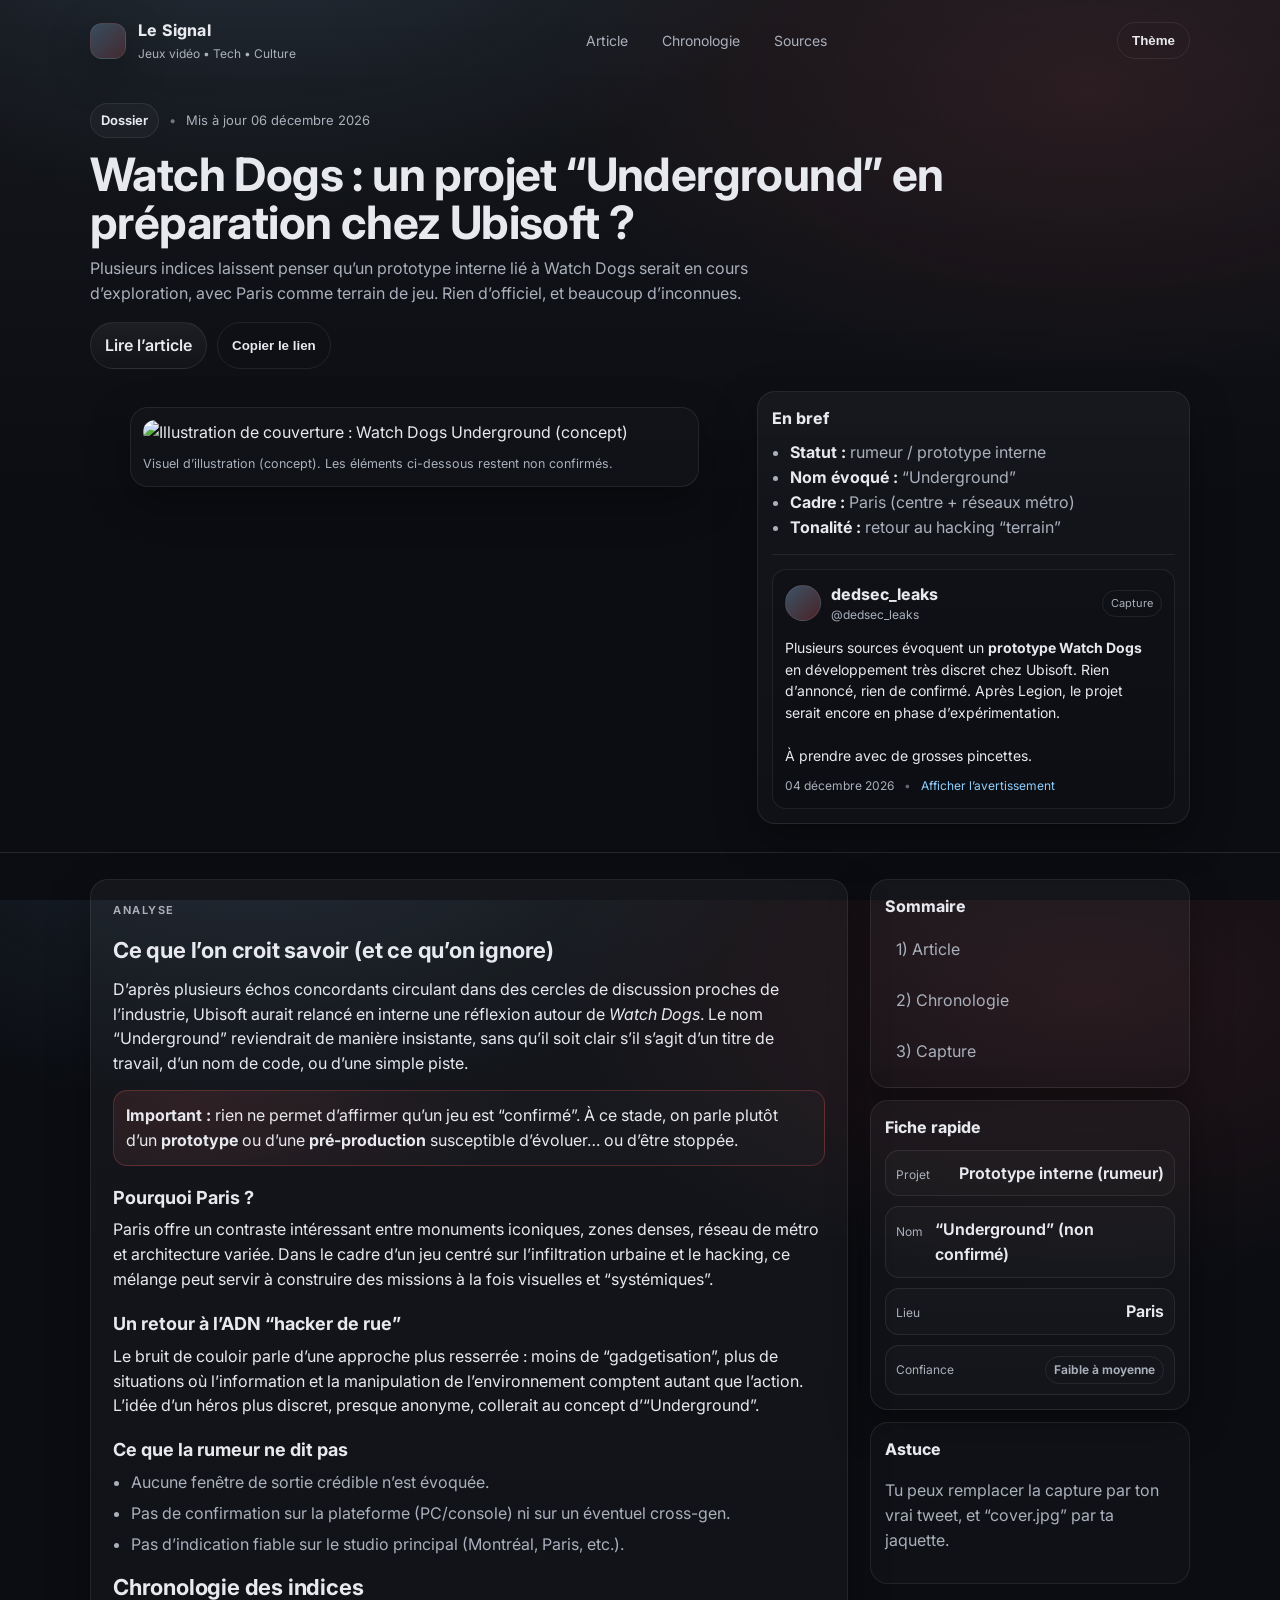
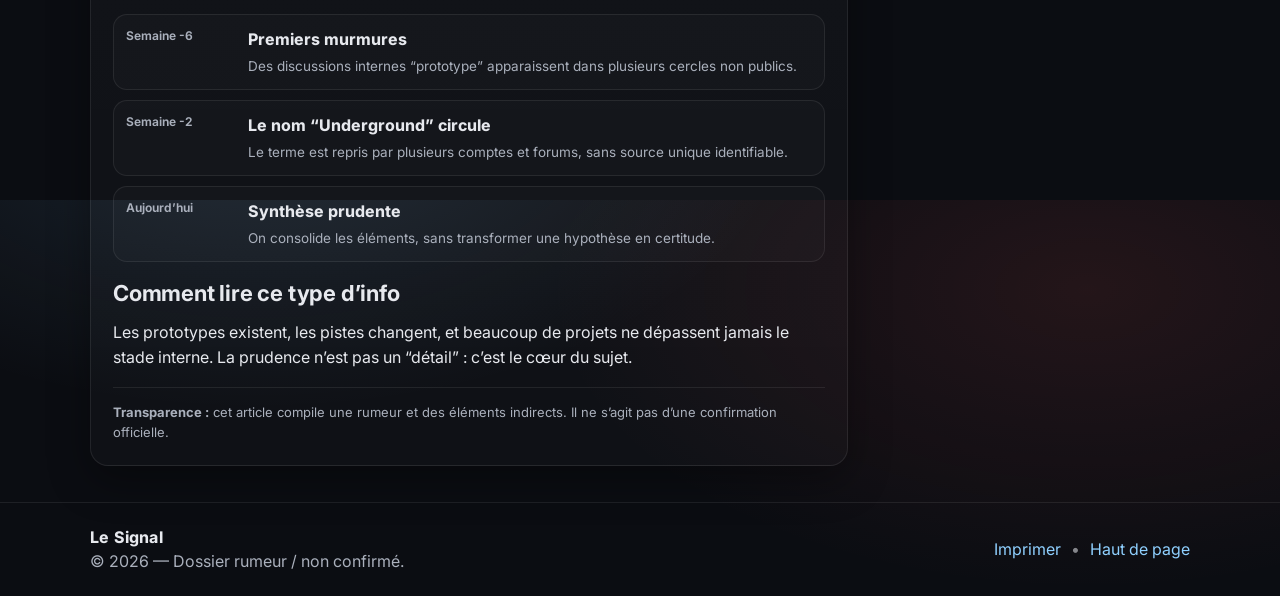
==== index.html @ 89cedfc6 "refonte" ====
<!doctype html>
<html lang="fr">
<head>
  <meta charset="utf-8" />
  <meta name="viewport" content="width=device-width, initial-scale=1" />
  <title>Dossier | Watch Dogs : un projet “Underground” en préparation ?</title>
  <meta name="description" content="Rumeur : Ubisoft travaillerait en discret sur un prototype Watch Dogs à Paris, baptisé 'Underground' en interne. Informations non confirmées." />
  <link rel="preconnect" href="https://fonts.googleapis.com">
  <link rel="preconnect" href="https://fonts.gstatic.com" crossorigin>
  <link href="https://fonts.googleapis.com/css2?family=Inter:wght@400;500;650;750&display=swap" rel="stylesheet">
  <link rel="stylesheet" href="style.css" />
</head>

<body>
  <a class="skip" href="#contenu">Aller au contenu</a>

  <header class="site-header">
    <div class="wrap header-row">
      <div class="brand">
        <div class="brand-mark" aria-hidden="true"></div>
        <div class="brand-text">
          <div class="brand-name">Le Signal</div>
          <div class="brand-tag">Jeux vidéo • Tech • Culture</div>
        </div>
      </div>

      <nav class="nav">
        <a href="#article">Article</a>
        <a href="#timeline">Chronologie</a>
        <a href="#sources">Sources</a>
      </nav>

      <button class="btn ghost" id="themeBtn" type="button" aria-label="Basculer le thème">
        Thème
      </button>
    </div>

    <div class="wrap hero">
      <div class="hero-top">
        <span class="pill">Dossier</span>
        <span class="meta-dot" aria-hidden="true">•</span>
        <span class="meta">Mis à jour <time id="updatedAt" datetime=""></time></span>
      </div>

      <h1 class="title">Watch Dogs : un projet “Underground” en préparation chez Ubisoft ?</h1>

      <p class="subtitle">
        Plusieurs indices laissent penser qu’un prototype interne lié à Watch Dogs serait en cours d’exploration,
        avec Paris comme terrain de jeu. Rien d’officiel, et beaucoup d’inconnues.
      </p>

      <div class="hero-actions">
        <a class="btn" href="#article">Lire l’article</a>
        <button class="btn ghost" id="copyLinkBtn" type="button">Copier le lien</button>
      </div>

      <div class="hero-grid">
        <figure class="cover">
          <img src="cover.jpg" alt="Illustration de couverture : Watch Dogs Underground (concept)" loading="lazy" />
          <figcaption>Visuel d’illustration (concept). Les éléments ci-dessous restent non confirmés.</figcaption>
        </figure>

        <aside class="side-card">
          <div class="side-title">En bref</div>
          <ul class="bullets">
            <li><strong>Statut :</strong> rumeur / prototype interne</li>
            <li><strong>Nom évoqué :</strong> “Underground”</li>
            <li><strong>Cadre :</strong> Paris (centre + réseaux métro)</li>
            <li><strong>Tonalité :</strong> retour au hacking “terrain”</li>
          </ul>

          <div class="divider"></div>

          <div class="tweet-card" id="sources">
            <div class="tweet-head">
              <div class="avatar" aria-hidden="true"></div>
              <div>
                <div class="tweet-name">dedsec_leaks</div>
                <div class="tweet-handle">@dedsec_leaks</div>
              </div>
              <span class="tweet-badge">Capture</span>
            </div>

            <p class="tweet-text">
              Plusieurs sources évoquent un <strong>prototype Watch Dogs</strong> en développement très discret chez Ubisoft.
              Rien d’annoncé, rien de confirmé. Après Legion, le projet serait encore en phase d’expérimentation.
              <br><br>
              À prendre avec de grosses pincettes.
            </p>

            <div class="tweet-foot">
              <time id="tweetDate" datetime=""></time>
              <span class="dot" aria-hidden="true">•</span>
              <button class="linklike" id="toggleDisclosure" type="button">Afficher l’avertissement</button>
            </div>

            <div class="disclosure" id="disclosure" hidden>
              <strong>Note :</strong> ce contenu relate une rumeur non confirmée. Il n’existe, à notre connaissance,
              aucun communiqué officiel à ce sujet.
            </div>
          </div>
        </aside>
      </div>
    </div>
  </header>

  <main class="wrap main" id="contenu">
    <article class="article" id="article">
      <div class="kicker">Analyse</div>

      <h2>Ce que l’on croit savoir (et ce qu’on ignore)</h2>
      <p>
        D’après plusieurs échos concordants circulant dans des cercles de discussion proches de l’industrie,
        Ubisoft aurait relancé en interne une réflexion autour de <em>Watch Dogs</em>. Le nom “Underground”
        reviendrait de manière insistante, sans qu’il soit clair s’il s’agit d’un titre de travail,
        d’un nom de code, ou d’une simple piste.
      </p>

      <div class="callout">
        <p>
          <strong>Important :</strong> rien ne permet d’affirmer qu’un jeu est “confirmé”.
          À ce stade, on parle plutôt d’un <strong>prototype</strong> ou d’une <strong>pré-production</strong>
          susceptible d’évoluer… ou d’être stoppée.
        </p>
      </div>

      <h3>Pourquoi Paris ?</h3>
      <p>
        Paris offre un contraste intéressant entre monuments iconiques, zones denses, réseau de métro
        et architecture variée. Dans le cadre d’un jeu centré sur l’infiltration urbaine et le hacking,
        ce mélange peut servir à construire des missions à la fois visuelles et “systémiques”.
      </p>

      <h3>Un retour à l’ADN “hacker de rue”</h3>
      <p>
        Le bruit de couloir parle d’une approche plus resserrée : moins de “gadgetisation”,
        plus de situations où l’information et la manipulation de l’environnement comptent autant
        que l’action. L’idée d’un héros plus discret, presque anonyme, collerait au concept d’“Underground”.
      </p>

      <h3>Ce que la rumeur ne dit pas</h3>
      <ul>
        <li>Aucune fenêtre de sortie crédible n’est évoquée.</li>
        <li>Pas de confirmation sur la plateforme (PC/console) ni sur un éventuel cross-gen.</li>
        <li>Pas d’indication fiable sur le studio principal (Montréal, Paris, etc.).</li>
      </ul>

      <h2>Chronologie des indices</h2>
      <section class="timeline" id="timeline" aria-label="Chronologie">
        <div class="tl-item">
          <div class="tl-date">Semaine -6</div>
          <div class="tl-body">
            <div class="tl-title">Premiers murmures</div>
            <p>Des discussions internes “prototype” apparaissent dans plusieurs cercles non publics.</p>
          </div>
        </div>

        <div class="tl-item">
          <div class="tl-date">Semaine -2</div>
          <div class="tl-body">
            <div class="tl-title">Le nom “Underground” circule</div>
            <p>Le terme est repris par plusieurs comptes et forums, sans source unique identifiable.</p>
          </div>
        </div>

        <div class="tl-item">
          <div class="tl-date">Aujourd’hui</div>
          <div class="tl-body">
            <div class="tl-title">Synthèse prudente</div>
            <p>On consolide les éléments, sans transformer une hypothèse en certitude.</p>
          </div>
        </div>
      </section>

      <h2>Comment lire ce type d’info</h2>
      <p>
        Les prototypes existent, les pistes changent, et beaucoup de projets ne dépassent jamais
        le stade interne. La prudence n’est pas un “détail” : c’est le cœur du sujet.
      </p>

      <div class="footnote">
        <p>
          <strong>Transparence :</strong> cet article compile une rumeur et des éléments indirects.
          Il ne s’agit pas d’une confirmation officielle.
        </p>
      </div>
    </article>

    <aside class="aside">
      <div class="sticky">
        <div class="card">
          <div class="card-title">Sommaire</div>
          <div class="toc">
            <a href="#article">1) Article</a>
            <a href="#timeline">2) Chronologie</a>
            <a href="#sources">3) Capture</a>
          </div>
        </div>

        <div class="card">
          <div class="card-title">Fiche rapide</div>
          <dl class="facts">
            <div>
              <dt>Projet</dt>
              <dd>Prototype interne (rumeur)</dd>
            </div>
            <div>
              <dt>Nom</dt>
              <dd>“Underground” (non confirmé)</dd>
            </div>
            <div>
              <dt>Lieu</dt>
              <dd>Paris</dd>
            </div>
            <div>
              <dt>Confiance</dt>
              <dd><span class="meter" data-level="2">Faible à moyenne</span></dd>
            </div>
          </dl>
        </div>

        <div class="card subtle">
          <div class="card-title">Astuce</div>
          <p class="muted">
            Tu peux remplacer la capture par ton vrai tweet, et “cover.jpg” par ta jaquette.
          </p>
        </div>
      </div>
    </aside>
  </main>

  <footer class="footer">
    <div class="wrap footer-row">
      <div class="footer-left">
        <div class="brand-name">Le Signal</div>
        <div class="muted">© <span id="year"></span> — Dossier rumeur / non confirmé.</div>
      </div>
      <div class="footer-right">
        <button class="linklike" id="printBtn" type="button">Imprimer</button>
        <span class="dot" aria-hidden="true">•</span>
        <button class="linklike" id="topBtn" type="button">Haut de page</button>
      </div>
    </div>
  </footer>

  <script src="script.js"></script>
</body>
</html>
---- style.css ----
:root{
  --bg:#0b0d12;
  --panel:#0f1420;
  --card:#101826;
  --text:#e7e9ee;
  --muted:#aab0bc;
  --line:rgba(255,255,255,.08);
  --accent:#8fd0ff;
  --accent2:#ff5b5b;
  --shadow: 0 14px 40px rgba(0,0,0,.35);
  --radius:18px;
  --radius2:14px;
}

[data-theme="light"]{
  --bg:#f6f7fb;
  --panel:#ffffff;
  --card:#ffffff;
  --text:#141821;
  --muted:#5a6473;
  --line:rgba(20,24,33,.10);
  --accent:#1663ff;
  --accent2:#d91f30;
  --shadow: 0 14px 40px rgba(18,24,40,.10);
}

*{box-sizing:border-box}
html,body{height:100%}
body{
  margin:0;
  font-family:Inter, system-ui, -apple-system, Segoe UI, Roboto, Arial, sans-serif;
  background: radial-gradient(900px 500px at 20% -10%, rgba(143,208,255,.12), transparent 60%),
              radial-gradient(900px 500px at 85% 10%, rgba(255,91,91,.10), transparent 60%),
              var(--bg);
  color:var(--text);
  line-height:1.55;
}

a{color:inherit;text-decoration:none}
img{max-width:100%;display:block;border-radius:14px}
.wrap{width:min(1100px, calc(100% - 40px)); margin:0 auto}

.skip{
  position:absolute; left:-999px; top:12px;
  background:var(--panel); color:var(--text);
  padding:10px 12px; border-radius:10px; border:1px solid var(--line);
}
.skip:focus{left:20px; z-index:1000}

.site-header{
  border-bottom:1px solid var(--line);
  background: linear-gradient(180deg, rgba(255,255,255,.04), transparent 60%);
}

.header-row{
  display:flex; align-items:center; justify-content:space-between;
  padding:18px 0;
  gap:16px;
}

.brand{display:flex; align-items:center; gap:12px}
.brand-mark{
  width:36px; height:36px; border-radius:12px;
  background: linear-gradient(135deg, rgba(143,208,255,.25), rgba(255,91,91,.18));
  border:1px solid var(--line);
  box-shadow: var(--shadow);
}
.brand-name{font-weight:750; letter-spacing:.2px}
.brand-tag{font-size:12px; color:var(--muted); margin-top:2px}

.nav{display:flex; gap:14px; align-items:center}
.nav a{
  font-size:14px;
  color:var(--muted);
  padding:8px 10px;
  border-radius:12px;
}
.nav a:hover{color:var(--text); background:rgba(255,255,255,.04)}

.btn{
  border:1px solid var(--line);
  background: linear-gradient(180deg, rgba(255,255,255,.06), rgba(255,255,255,.02));
  color:var(--text);
  border-radius:999px;
  padding:10px 14px;
  font-weight:600;
  cursor:pointer;
  transition:transform .08s ease, background .2s ease, border-color .2s ease;
}
.btn:hover{border-color:rgba(255,255,255,.18)}
.btn:active{transform:translateY(1px)}
.btn.ghost{
  background:transparent;
}

.hero{padding:22px 0 28px}
.hero-top{
  display:flex; align-items:center; gap:10px;
  color:var(--muted);
  font-size:13px;
}
.pill{
  display:inline-flex; align-items:center;
  padding:6px 10px;
  border-radius:999px;
  border:1px solid var(--line);
  background:rgba(255,255,255,.03);
  color:var(--text);
  font-weight:650;
}
.meta-dot{opacity:.6}
.title{
  margin:12px 0 10px;
  font-size: clamp(28px, 4.2vw, 46px);
  line-height:1.05;
  letter-spacing:-.6px;
}
.subtitle{
  margin:0;
  max-width:72ch;
  color:var(--muted);
  font-size:16px;
}
.hero-actions{
  display:flex; gap:10px; margin-top:16px; flex-wrap:wrap;
}

.hero-grid{
  display:grid;
  grid-template-columns: 1.2fr .8fr;
  gap:18px;
  margin-top:22px;
  align-items:start;
}
.cover{
  background:rgba(255,255,255,.02);
  border:1px solid var(--line);
  border-radius:var(--radius);
  padding:12px;
  box-shadow: var(--shadow);
}
.cover figcaption{
  margin-top:10px;
  color:var(--muted);
  font-size:12.5px;
}
.side-card{
  border:1px solid var(--line);
  background: linear-gradient(180deg, rgba(255,255,255,.04), rgba(255,255,255,.02));
  border-radius:var(--radius);
  padding:14px;
  box-shadow: var(--shadow);
}
.side-title{font-weight:750; margin-bottom:10px}
.bullets{margin:0; padding-left:18px; color:var(--muted)}
.bullets strong{color:var(--text)}
.divider{height:1px; background:var(--line); margin:14px 0}

.tweet-card{
  border:1px solid var(--line);
  background:rgba(0,0,0,.12);
  border-radius:var(--radius2);
  padding:12px;
}
[data-theme="light"] .tweet-card{background:rgba(20,24,33,.03)}
.tweet-head{
  display:flex; align-items:center; gap:10px;
}
.avatar{
  width:36px; height:36px; border-radius:999px;
  background: linear-gradient(135deg, rgba(143,208,255,.35), rgba(255,91,91,.25));
  border:1px solid var(--line);
}
.tweet-name{font-weight:750}
.tweet-handle{font-size:12px; color:var(--muted)}
.tweet-badge{
  margin-left:auto;
  font-size:11px;
  color:var(--muted);
  border:1px solid var(--line);
  padding:4px 8px;
  border-radius:999px;
}
.tweet-text{
  margin:12px 0 10px;
  color:var(--text);
  font-size:14px;
}
.tweet-foot{
  display:flex; align-items:center; gap:10px;
  color:var(--muted);
  font-size:12px;
}
.dot{opacity:.55}

.linklike{
  border:0; background:transparent; color:var(--accent);
  padding:0; cursor:pointer; font:inherit;
}
.linklike:hover{text-decoration:underline}

.disclosure{
  margin-top:10px;
  padding:10px 10px;
  border-radius:12px;
  border:1px solid var(--line);
  background:rgba(255,255,255,.03);
  color:var(--muted);
  font-size:12.5px;
}

.main{
  display:grid;
  grid-template-columns: 1fr 320px;
  gap:22px;
  padding:26px 0 36px;
}

.article{
  border:1px solid var(--line);
  background: linear-gradient(180deg, rgba(255,255,255,.04), rgba(255,255,255,.02));
  border-radius:var(--radius);
  padding:22px;
  box-shadow: var(--shadow);
}

.kicker{
  color:var(--muted);
  font-weight:650;
  text-transform:uppercase;
  letter-spacing:.14em;
  font-size:11px;
}

.article h2{
  margin:14px 0 10px;
  font-size:22px;
  letter-spacing:-.2px;
}
.article h3{
  margin:18px 0 6px;
  font-size:18px;
}
.article p{margin:0 0 12px; color:var(--text)}
.article ul{margin:0 0 12px; padding-left:18px; color:var(--text)}
.article li{margin:6px 0; color:var(--muted)}
.article em{color:var(--text); font-style:italic}

.callout{
  border:1px solid rgba(255,91,91,.25);
  background: radial-gradient(600px 220px at 10% 20%, rgba(255,91,91,.10), transparent 55%),
              rgba(255,255,255,.02);
  border-radius:var(--radius2);
  padding:12px 12px;
  margin:14px 0 16px;
}
.callout p{margin:0; color:var(--text)}
.callout strong{color:var(--text)}

.timeline{
  display:grid;
  gap:10px;
  margin:10px 0 14px;
}
.tl-item{
  display:grid;
  grid-template-columns: 110px 1fr;
  gap:12px;
  padding:12px;
  border-radius:var(--radius2);
  border:1px solid var(--line);
  background:rgba(255,255,255,.02);
}
.tl-date{
  color:var(--muted);
  font-weight:650;
  font-size:12px;
}
.tl-title{font-weight:750; margin-bottom:4px}
.tl-body p{margin:0; color:var(--muted); font-size:13.5px}

.footnote{
  border-top:1px solid var(--line);
  margin-top:18px;
  padding-top:14px;
}
.footnote p{margin:0; color:var(--muted); font-size:13px}

.aside .sticky{position:sticky; top:16px; display:grid; gap:12px}
.card{
  border:1px solid var(--line);
  background: linear-gradient(180deg, rgba(255,255,255,.04), rgba(255,255,255,.02));
  border-radius:var(--radius);
  padding:14px;
  box-shadow: var(--shadow);
}
.card.subtle{box-shadow:none; background:rgba(255,255,255,.02)}
.card-title{font-weight:750; margin-bottom:10px}
.toc{display:grid; gap:8px}
.toc a{
  color:var(--muted);
  padding:8px 10px;
  border-radius:12px;
  border:1px solid transparent;
}
.toc a:hover{color:var(--text); border-color:var(--line); background:rgba(255,255,255,.03)}

.facts{margin:0; display:grid; gap:10px}
.facts div{
  display:flex; align-items:baseline; justify-content:space-between; gap:12px;
  border:1px solid var(--line);
  border-radius:14px;
  padding:10px 10px;
  background:rgba(255,255,255,.02);
}
dt{color:var(--muted); font-size:12px}
dd{margin:0; font-weight:650}
.meter{
  display:inline-flex;
  padding:4px 8px;
  border-radius:999px;
  border:1px solid var(--line);
  font-size:12px;
  color:var(--muted);
}

.footer{
  border-top:1px solid var(--line);
  padding:22px 0;
}
.footer-row{
  display:flex; align-items:center; justify-content:space-between; gap:14px;
}
.footer-right{display:flex; align-items:center; gap:10px}
.muted{color:var(--muted)}

@media (max-width: 980px){
  .hero-grid{grid-template-columns:1fr}
  .main{grid-template-columns:1fr}
  .nav{display:none}
}
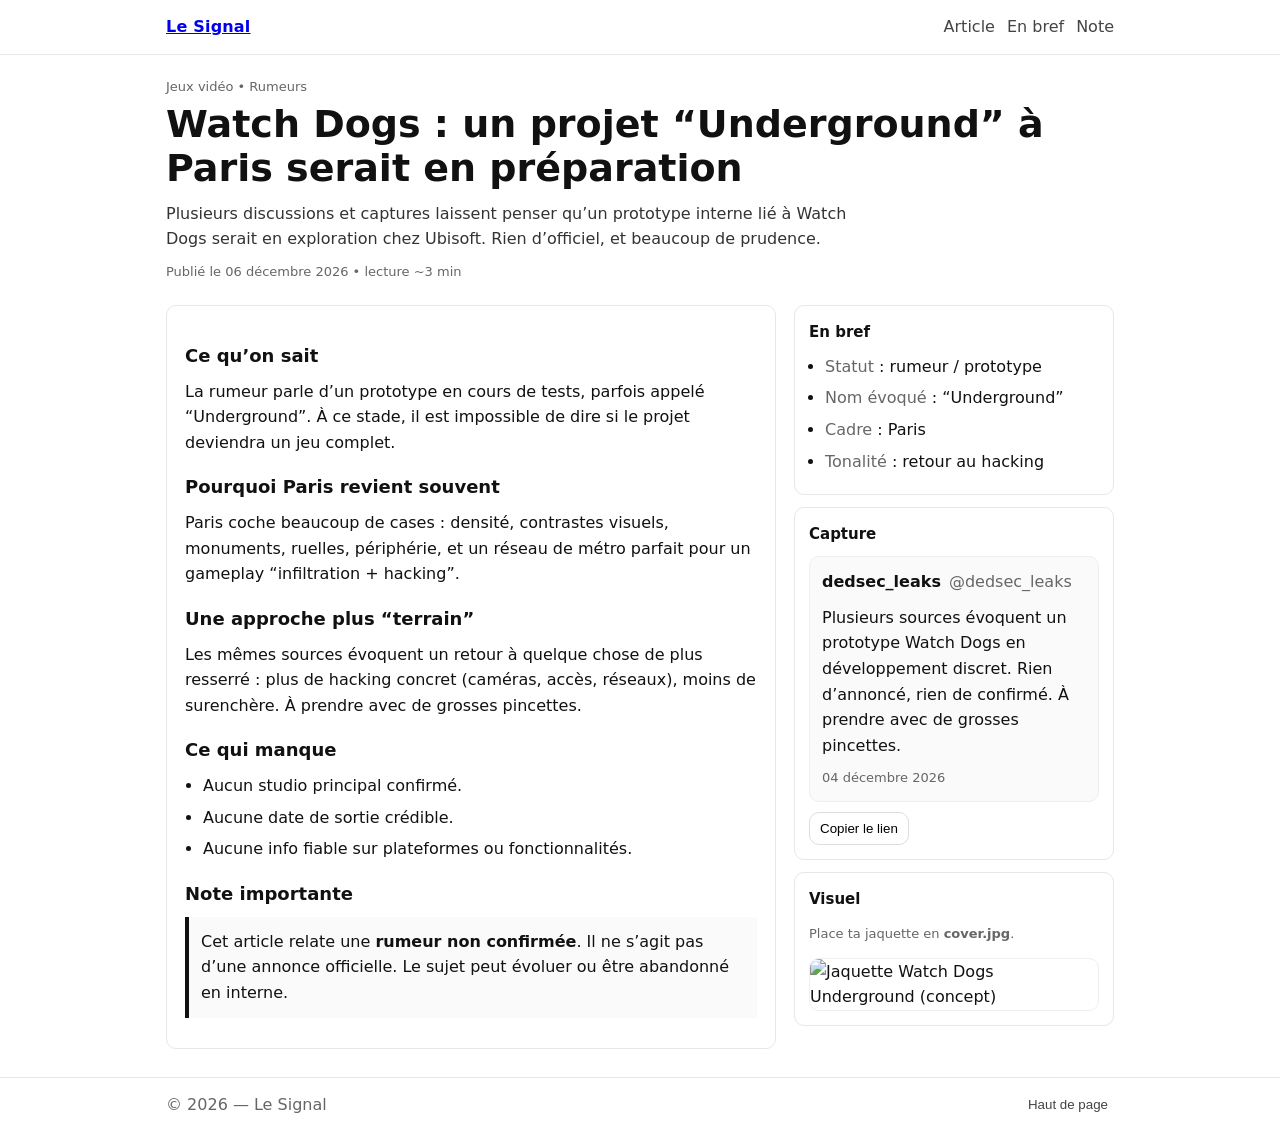
==== commit 39d2b9b0: "modifs" ====
--- a/index.html
+++ b/index.html
@@ -3,243 +3,114 @@
 <head>
   <meta charset="utf-8" />
   <meta name="viewport" content="width=device-width, initial-scale=1" />
-  <title>Dossier | Watch Dogs : un projet “Underground” en préparation ?</title>
-  <meta name="description" content="Rumeur : Ubisoft travaillerait en discret sur un prototype Watch Dogs à Paris, baptisé 'Underground' en interne. Informations non confirmées." />
-  <link rel="preconnect" href="https://fonts.googleapis.com">
-  <link rel="preconnect" href="https://fonts.gstatic.com" crossorigin>
-  <link href="https://fonts.googleapis.com/css2?family=Inter:wght@400;500;650;750&display=swap" rel="stylesheet">
+  <title>Rumeur : Watch Dogs “Underground” en développement ?</title>
+  <meta name="description" content="Un article sobre qui relaie une rumeur autour d’un possible nouveau Watch Dogs situé à Paris." />
   <link rel="stylesheet" href="style.css" />
 </head>
 
 <body>
-  <a class="skip" href="#contenu">Aller au contenu</a>
-
-  <header class="site-header">
-    <div class="wrap header-row">
+  <header class="top">
+    <div class="wrap">
       <div class="brand">
-        <div class="brand-mark" aria-hidden="true"></div>
-        <div class="brand-text">
-          <div class="brand-name">Le Signal</div>
-          <div class="brand-tag">Jeux vidéo • Tech • Culture</div>
-        </div>
-      </div>
-
-      <nav class="nav">
-        <a href="#article">Article</a>
-        <a href="#timeline">Chronologie</a>
-        <a href="#sources">Sources</a>
-      </nav>
-
-      <button class="btn ghost" id="themeBtn" type="button" aria-label="Basculer le thème">
-        Thème
-      </button>
-    </div>
-
-    <div class="wrap hero">
-      <div class="hero-top">
-        <span class="pill">Dossier</span>
-        <span class="meta-dot" aria-hidden="true">•</span>
-        <span class="meta">Mis à jour <time id="updatedAt" datetime=""></time></span>
-      </div>
-
-      <h1 class="title">Watch Dogs : un projet “Underground” en préparation chez Ubisoft ?</h1>
-
-      <p class="subtitle">
-        Plusieurs indices laissent penser qu’un prototype interne lié à Watch Dogs serait en cours d’exploration,
-        avec Paris comme terrain de jeu. Rien d’officiel, et beaucoup d’inconnues.
-      </p>
-
-      <div class="hero-actions">
-        <a class="btn" href="#article">Lire l’article</a>
-        <button class="btn ghost" id="copyLinkBtn" type="button">Copier le lien</button>
-      </div>
-
-      <div class="hero-grid">
-        <figure class="cover">
-          <img src="cover.jpg" alt="Illustration de couverture : Watch Dogs Underground (concept)" loading="lazy" />
-          <figcaption>Visuel d’illustration (concept). Les éléments ci-dessous restent non confirmés.</figcaption>
-        </figure>
-
-        <aside class="side-card">
-          <div class="side-title">En bref</div>
-          <ul class="bullets">
-            <li><strong>Statut :</strong> rumeur / prototype interne</li>
-            <li><strong>Nom évoqué :</strong> “Underground”</li>
-            <li><strong>Cadre :</strong> Paris (centre + réseaux métro)</li>
-            <li><strong>Tonalité :</strong> retour au hacking “terrain”</li>
-          </ul>
-
-          <div class="divider"></div>
-
-          <div class="tweet-card" id="sources">
-            <div class="tweet-head">
-              <div class="avatar" aria-hidden="true"></div>
-              <div>
-                <div class="tweet-name">dedsec_leaks</div>
-                <div class="tweet-handle">@dedsec_leaks</div>
-              </div>
-              <span class="tweet-badge">Capture</span>
-            </div>
-
-            <p class="tweet-text">
-              Plusieurs sources évoquent un <strong>prototype Watch Dogs</strong> en développement très discret chez Ubisoft.
-              Rien d’annoncé, rien de confirmé. Après Legion, le projet serait encore en phase d’expérimentation.
-              <br><br>
-              À prendre avec de grosses pincettes.
-            </p>
-
-            <div class="tweet-foot">
-              <time id="tweetDate" datetime=""></time>
-              <span class="dot" aria-hidden="true">•</span>
-              <button class="linklike" id="toggleDisclosure" type="button">Afficher l’avertissement</button>
-            </div>
-
-            <div class="disclosure" id="disclosure" hidden>
-              <strong>Note :</strong> ce contenu relate une rumeur non confirmée. Il n’existe, à notre connaissance,
-              aucun communiqué officiel à ce sujet.
-            </div>
-          </div>
-        </aside>
+        <a class="logo" href="#">Le Signal</a>
+        <nav class="nav">
+          <a href="#article">Article</a>
+          <a href="#infos">En bref</a>
+          <a href="#note">Note</a>
+        </nav>
       </div>
     </div>
   </header>
 
-  <main class="wrap main" id="contenu">
-    <article class="article" id="article">
-      <div class="kicker">Analyse</div>
+  <main class="wrap">
+    <section class="hero">
+      <p class="kicker">Jeux vidéo • Rumeurs</p>
+      <h1>Watch Dogs : un projet “Underground” à Paris serait en préparation</h1>
+      <p class="sub">
+        Plusieurs discussions et captures laissent penser qu’un prototype interne lié à Watch Dogs
+        serait en exploration chez Ubisoft. Rien d’officiel, et beaucoup de prudence.
+      </p>
+      <p class="meta">
+        Publié le <time id="datePub" datetime=""></time> • <span class="muted">lecture ~3 min</span>
+      </p>
+    </section>
 
-      <h2>Ce que l’on croit savoir (et ce qu’on ignore)</h2>
-      <p>
-        D’après plusieurs échos concordants circulant dans des cercles de discussion proches de l’industrie,
-        Ubisoft aurait relancé en interne une réflexion autour de <em>Watch Dogs</em>. Le nom “Underground”
-        reviendrait de manière insistante, sans qu’il soit clair s’il s’agit d’un titre de travail,
-        d’un nom de code, ou d’une simple piste.
-      </p>
+    <section class="grid">
+      <article id="article" class="paper">
+        <h2>Ce qu’on sait</h2>
+        <p>
+          La rumeur parle d’un prototype en cours de tests, parfois appelé “Underground”.
+          À ce stade, il est impossible de dire si le projet deviendra un jeu complet.
+        </p>
 
-      <div class="callout">
+        <h2>Pourquoi Paris revient souvent</h2>
         <p>
-          <strong>Important :</strong> rien ne permet d’affirmer qu’un jeu est “confirmé”.
-          À ce stade, on parle plutôt d’un <strong>prototype</strong> ou d’une <strong>pré-production</strong>
-          susceptible d’évoluer… ou d’être stoppée.
+          Paris coche beaucoup de cases : densité, contrastes visuels, monuments, ruelles, périphérie,
+          et un réseau de métro parfait pour un gameplay “infiltration + hacking”.
         </p>
-      </div>
 
-      <h3>Pourquoi Paris ?</h3>
-      <p>
-        Paris offre un contraste intéressant entre monuments iconiques, zones denses, réseau de métro
-        et architecture variée. Dans le cadre d’un jeu centré sur l’infiltration urbaine et le hacking,
-        ce mélange peut servir à construire des missions à la fois visuelles et “systémiques”.
-      </p>
+        <h2>Une approche plus “terrain”</h2>
+        <p>
+          Les mêmes sources évoquent un retour à quelque chose de plus resserré : plus de hacking
+          concret (caméras, accès, réseaux), moins de surenchère. À prendre avec de grosses pincettes.
+        </p>
 
-      <h3>Un retour à l’ADN “hacker de rue”</h3>
-      <p>
-        Le bruit de couloir parle d’une approche plus resserrée : moins de “gadgetisation”,
-        plus de situations où l’information et la manipulation de l’environnement comptent autant
-        que l’action. L’idée d’un héros plus discret, presque anonyme, collerait au concept d’“Underground”.
-      </p>
+        <h2>Ce qui manque</h2>
+        <ul>
+          <li>Aucun studio principal confirmé.</li>
+          <li>Aucune date de sortie crédible.</li>
+          <li>Aucune info fiable sur plateformes ou fonctionnalités.</li>
+        </ul>
 
-      <h3>Ce que la rumeur ne dit pas</h3>
-      <ul>
-        <li>Aucune fenêtre de sortie crédible n’est évoquée.</li>
-        <li>Pas de confirmation sur la plateforme (PC/console) ni sur un éventuel cross-gen.</li>
-        <li>Pas d’indication fiable sur le studio principal (Montréal, Paris, etc.).</li>
-      </ul>
+        <h2 id="note">Note importante</h2>
+        <p class="note">
+          Cet article relate une <strong>rumeur non confirmée</strong>. Il ne s’agit pas d’une annonce officielle.
+          Le sujet peut évoluer ou être abandonné en interne.
+        </p>
+      </article>
 
-      <h2>Chronologie des indices</h2>
-      <section class="timeline" id="timeline" aria-label="Chronologie">
-        <div class="tl-item">
-          <div class="tl-date">Semaine -6</div>
-          <div class="tl-body">
-            <div class="tl-title">Premiers murmures</div>
-            <p>Des discussions internes “prototype” apparaissent dans plusieurs cercles non publics.</p>
-          </div>
+      <aside class="side">
+        <div class="box" id="infos">
+          <h3>En bref</h3>
+          <ul class="clean">
+            <li><span class="muted">Statut</span> : rumeur / prototype</li>
+            <li><span class="muted">Nom évoqué</span> : “Underground”</li>
+            <li><span class="muted">Cadre</span> : Paris</li>
+            <li><span class="muted">Tonalité</span> : retour au hacking</li>
+          </ul>
         </div>
 
-        <div class="tl-item">
-          <div class="tl-date">Semaine -2</div>
-          <div class="tl-body">
-            <div class="tl-title">Le nom “Underground” circule</div>
-            <p>Le terme est repris par plusieurs comptes et forums, sans source unique identifiable.</p>
+        <div class="box">
+          <h3>Capture</h3>
+          <div class="tweet">
+            <div class="tweet-top">
+              <strong>dedsec_leaks</strong>
+              <span class="muted">@dedsec_leaks</span>
+            </div>
+            <p>
+              Plusieurs sources évoquent un prototype Watch Dogs en développement discret.
+              Rien d’annoncé, rien de confirmé. À prendre avec de grosses pincettes.
+            </p>
+            <p class="muted small">
+              <time id="dateTweet" datetime=""></time>
+            </p>
           </div>
+          <button class="smallbtn" id="copyBtn" type="button">Copier le lien</button>
         </div>
 
-        <div class="tl-item">
-          <div class="tl-date">Aujourd’hui</div>
-          <div class="tl-body">
-            <div class="tl-title">Synthèse prudente</div>
-            <p>On consolide les éléments, sans transformer une hypothèse en certitude.</p>
-          </div>
+        <div class="box">
+          <h3>Visuel</h3>
+          <p class="muted small">Place ta jaquette en <strong>cover.jpg</strong>.</p>
+          <img class="cover" src="cover.jpg" alt="Jaquette Watch Dogs Underground (concept)" />
         </div>
-      </section>
-
-      <h2>Comment lire ce type d’info</h2>
-      <p>
-        Les prototypes existent, les pistes changent, et beaucoup de projets ne dépassent jamais
-        le stade interne. La prudence n’est pas un “détail” : c’est le cœur du sujet.
-      </p>
-
-      <div class="footnote">
-        <p>
-          <strong>Transparence :</strong> cet article compile une rumeur et des éléments indirects.
-          Il ne s’agit pas d’une confirmation officielle.
-        </p>
-      </div>
-    </article>
-
-    <aside class="aside">
-      <div class="sticky">
-        <div class="card">
-          <div class="card-title">Sommaire</div>
-          <div class="toc">
-            <a href="#article">1) Article</a>
-            <a href="#timeline">2) Chronologie</a>
-            <a href="#sources">3) Capture</a>
-          </div>
-        </div>
-
-        <div class="card">
-          <div class="card-title">Fiche rapide</div>
-          <dl class="facts">
-            <div>
-              <dt>Projet</dt>
-              <dd>Prototype interne (rumeur)</dd>
-            </div>
-            <div>
-              <dt>Nom</dt>
-              <dd>“Underground” (non confirmé)</dd>
-            </div>
-            <div>
-              <dt>Lieu</dt>
-              <dd>Paris</dd>
-            </div>
-            <div>
-              <dt>Confiance</dt>
-              <dd><span class="meter" data-level="2">Faible à moyenne</span></dd>
-            </div>
-          </dl>
-        </div>
-
-        <div class="card subtle">
-          <div class="card-title">Astuce</div>
-          <p class="muted">
-            Tu peux remplacer la capture par ton vrai tweet, et “cover.jpg” par ta jaquette.
-          </p>
-        </div>
-      </div>
-    </aside>
+      </aside>
+    </section>
   </main>
 
-  <footer class="footer">
-    <div class="wrap footer-row">
-      <div class="footer-left">
-        <div class="brand-name">Le Signal</div>
-        <div class="muted">© <span id="year"></span> — Dossier rumeur / non confirmé.</div>
-      </div>
-      <div class="footer-right">
-        <button class="linklike" id="printBtn" type="button">Imprimer</button>
-        <span class="dot" aria-hidden="true">•</span>
-        <button class="linklike" id="topBtn" type="button">Haut de page</button>
-      </div>
+  <footer class="foot">
+    <div class="wrap footrow">
+      <span class="muted">© <span id="year"></span> — Le Signal</span>
+      <button class="link" id="topBtn" type="button">Haut de page</button>
     </div>
   </footer>
 
--- a/style.css
+++ b/style.css
@@ -1,341 +1,134 @@
-:root{
-  --bg:#0b0d12;
-  --panel:#0f1420;
-  --card:#101826;
-  --text:#e7e9ee;
-  --muted:#aab0bc;
-  --line:rgba(255,255,255,.08);
-  --accent:#8fd0ff;
-  --accent2:#ff5b5b;
-  --shadow: 0 14px 40px rgba(0,0,0,.35);
-  --radius:18px;
-  --radius2:14px;
+*{box-sizing:border-box}
+html,body{margin:0;padding:0}
+body{
+  font-family: system-ui, -apple-system, Segoe UI, Roboto, Arial, sans-serif;
+  color:#111;
+  background:#fff;
+  line-height:1.6;
 }
 
-[data-theme="light"]{
-  --bg:#f6f7fb;
-  --panel:#ffffff;
-  --card:#ffffff;
-  --text:#141821;
-  --muted:#5a6473;
-  --line:rgba(20,24,33,.10);
-  --accent:#1663ff;
-  --accent2:#d91f30;
-  --shadow: 0 14px 40px rgba(18,24,40,.10);
+.wrap{max-width:980px;margin:0 auto;padding:0 16px}
+
+.top{
+  border-bottom:1px solid #e7e7e7;
+  background:#fff;
+}
+.brand{
+  display:flex;
+  align-items:center;
+  justify-content:space-between;
+  gap:12px;
+  padding:14px 0;
+}
+.logo{
+  font-weight:800;
+  letter-spacing:.2px;
+}
+.nav{display:flex;gap:12px;flex-wrap:wrap}
+.nav a{
+  color:#444;
+  text-decoration:none;
+}
+.nav a:hover{color:#000;text-decoration:underline}
+
+.hero{padding:22px 0 12px}
+.kicker{
+  margin:0 0 6px;
+  font-size:13px;
+  color:#666;
+}
+h1{
+  margin:0 0 10px;
+  font-size:clamp(26px, 3.2vw, 38px);
+  line-height:1.15;
+}
+.sub{margin:0 0 10px;color:#333;max-width:70ch}
+.meta{margin:0;color:#666;font-size:13px}
+.muted{color:#666}
+.small{font-size:13px}
+
+.grid{
+  display:grid;
+  grid-template-columns: 1fr 320px;
+  gap:18px;
+  padding:10px 0 28px;
 }
 
-*{box-sizing:border-box}
-html,body{height:100%}
-body{
-  margin:0;
-  font-family:Inter, system-ui, -apple-system, Segoe UI, Roboto, Arial, sans-serif;
-  background: radial-gradient(900px 500px at 20% -10%, rgba(143,208,255,.12), transparent 60%),
-              radial-gradient(900px 500px at 85% 10%, rgba(255,91,91,.10), transparent 60%),
-              var(--bg);
-  color:var(--text);
-  line-height:1.55;
+.paper{
+  padding:18px;
+  border:1px solid #e7e7e7;
+  border-radius:10px;
+  background:#fff;
 }
 
-a{color:inherit;text-decoration:none}
-img{max-width:100%;display:block;border-radius:14px}
-.wrap{width:min(1100px, calc(100% - 40px)); margin:0 auto}
+.paper h2{margin:18px 0 8px;font-size:18px}
+.paper p{margin:0 0 12px}
+.paper ul{margin:0 0 12px;padding-left:18px}
+.paper li{margin:6px 0}
 
-.skip{
-  position:absolute; left:-999px; top:12px;
-  background:var(--panel); color:var(--text);
-  padding:10px 12px; border-radius:10px; border:1px solid var(--line);
-}
-.skip:focus{left:20px; z-index:1000}
-
-.site-header{
-  border-bottom:1px solid var(--line);
-  background: linear-gradient(180deg, rgba(255,255,255,.04), transparent 60%);
+.note{
+  padding:12px;
+  border-left:4px solid #111;
+  background:#fafafa;
 }
 
-.header-row{
-  display:flex; align-items:center; justify-content:space-between;
-  padding:18px 0;
-  gap:16px;
+.side{display:grid;gap:12px;align-content:start}
+.box{
+  border:1px solid #e7e7e7;
+  border-radius:10px;
+  padding:14px;
+  background:#fff;
+}
+.box h3{margin:0 0 10px;font-size:15px}
+
+.clean{margin:0;padding-left:16px}
+.clean li{margin:6px 0}
+
+.tweet{
+  border:1px solid #efefef;
+  border-radius:10px;
+  padding:12px;
+  background:#fafafa;
+}
+.tweet-top{display:flex;gap:8px;align-items:baseline;flex-wrap:wrap}
+.tweet p{margin:10px 0 0}
+
+.cover{
+  width:100%;
+  height:auto;
+  border-radius:10px;
+  border:1px solid #efefef;
 }
 
-.brand{display:flex; align-items:center; gap:12px}
-.brand-mark{
-  width:36px; height:36px; border-radius:12px;
-  background: linear-gradient(135deg, rgba(143,208,255,.25), rgba(255,91,91,.18));
-  border:1px solid var(--line);
-  box-shadow: var(--shadow);
+.smallbtn{
+  margin-top:10px;
+  padding:8px 10px;
+  border:1px solid #ddd;
+  background:#fff;
+  border-radius:10px;
+  cursor:pointer;
 }
-.brand-name{font-weight:750; letter-spacing:.2px}
-.brand-tag{font-size:12px; color:var(--muted); margin-top:2px}
+.smallbtn:hover{border-color:#bbb}
 
-.nav{display:flex; gap:14px; align-items:center}
-.nav a{
-  font-size:14px;
-  color:var(--muted);
-  padding:8px 10px;
-  border-radius:12px;
+.foot{
+  border-top:1px solid #e7e7e7;
+  padding:14px 0;
 }
-.nav a:hover{color:var(--text); background:rgba(255,255,255,.04)}
+.footrow{
+  display:flex;
+  justify-content:space-between;
+  align-items:center;
+  gap:12px;
+}
+.link{
+  border:0;
+  background:transparent;
+  cursor:pointer;
+  color:#444;
+}
+.link:hover{text-decoration:underline}
 
-.btn{
-  border:1px solid var(--line);
-  background: linear-gradient(180deg, rgba(255,255,255,.06), rgba(255,255,255,.02));
-  color:var(--text);
-  border-radius:999px;
-  padding:10px 14px;
-  font-weight:600;
-  cursor:pointer;
-  transition:transform .08s ease, background .2s ease, border-color .2s ease;
-}
-.btn:hover{border-color:rgba(255,255,255,.18)}
-.btn:active{transform:translateY(1px)}
-.btn.ghost{
-  background:transparent;
-}
-
-.hero{padding:22px 0 28px}
-.hero-top{
-  display:flex; align-items:center; gap:10px;
-  color:var(--muted);
-  font-size:13px;
-}
-.pill{
-  display:inline-flex; align-items:center;
-  padding:6px 10px;
-  border-radius:999px;
-  border:1px solid var(--line);
-  background:rgba(255,255,255,.03);
-  color:var(--text);
-  font-weight:650;
-}
-.meta-dot{opacity:.6}
-.title{
-  margin:12px 0 10px;
-  font-size: clamp(28px, 4.2vw, 46px);
-  line-height:1.05;
-  letter-spacing:-.6px;
-}
-.subtitle{
-  margin:0;
-  max-width:72ch;
-  color:var(--muted);
-  font-size:16px;
-}
-.hero-actions{
-  display:flex; gap:10px; margin-top:16px; flex-wrap:wrap;
-}
-
-.hero-grid{
-  display:grid;
-  grid-template-columns: 1.2fr .8fr;
-  gap:18px;
-  margin-top:22px;
-  align-items:start;
-}
-.cover{
-  background:rgba(255,255,255,.02);
-  border:1px solid var(--line);
-  border-radius:var(--radius);
-  padding:12px;
-  box-shadow: var(--shadow);
-}
-.cover figcaption{
-  margin-top:10px;
-  color:var(--muted);
-  font-size:12.5px;
-}
-.side-card{
-  border:1px solid var(--line);
-  background: linear-gradient(180deg, rgba(255,255,255,.04), rgba(255,255,255,.02));
-  border-radius:var(--radius);
-  padding:14px;
-  box-shadow: var(--shadow);
-}
-.side-title{font-weight:750; margin-bottom:10px}
-.bullets{margin:0; padding-left:18px; color:var(--muted)}
-.bullets strong{color:var(--text)}
-.divider{height:1px; background:var(--line); margin:14px 0}
-
-.tweet-card{
-  border:1px solid var(--line);
-  background:rgba(0,0,0,.12);
-  border-radius:var(--radius2);
-  padding:12px;
-}
-[data-theme="light"] .tweet-card{background:rgba(20,24,33,.03)}
-.tweet-head{
-  display:flex; align-items:center; gap:10px;
-}
-.avatar{
-  width:36px; height:36px; border-radius:999px;
-  background: linear-gradient(135deg, rgba(143,208,255,.35), rgba(255,91,91,.25));
-  border:1px solid var(--line);
-}
-.tweet-name{font-weight:750}
-.tweet-handle{font-size:12px; color:var(--muted)}
-.tweet-badge{
-  margin-left:auto;
-  font-size:11px;
-  color:var(--muted);
-  border:1px solid var(--line);
-  padding:4px 8px;
-  border-radius:999px;
-}
-.tweet-text{
-  margin:12px 0 10px;
-  color:var(--text);
-  font-size:14px;
-}
-.tweet-foot{
-  display:flex; align-items:center; gap:10px;
-  color:var(--muted);
-  font-size:12px;
-}
-.dot{opacity:.55}
-
-.linklike{
-  border:0; background:transparent; color:var(--accent);
-  padding:0; cursor:pointer; font:inherit;
-}
-.linklike:hover{text-decoration:underline}
-
-.disclosure{
-  margin-top:10px;
-  padding:10px 10px;
-  border-radius:12px;
-  border:1px solid var(--line);
-  background:rgba(255,255,255,.03);
-  color:var(--muted);
-  font-size:12.5px;
-}
-
-.main{
-  display:grid;
-  grid-template-columns: 1fr 320px;
-  gap:22px;
-  padding:26px 0 36px;
-}
-
-.article{
-  border:1px solid var(--line);
-  background: linear-gradient(180deg, rgba(255,255,255,.04), rgba(255,255,255,.02));
-  border-radius:var(--radius);
-  padding:22px;
-  box-shadow: var(--shadow);
-}
-
-.kicker{
-  color:var(--muted);
-  font-weight:650;
-  text-transform:uppercase;
-  letter-spacing:.14em;
-  font-size:11px;
-}
-
-.article h2{
-  margin:14px 0 10px;
-  font-size:22px;
-  letter-spacing:-.2px;
-}
-.article h3{
-  margin:18px 0 6px;
-  font-size:18px;
-}
-.article p{margin:0 0 12px; color:var(--text)}
-.article ul{margin:0 0 12px; padding-left:18px; color:var(--text)}
-.article li{margin:6px 0; color:var(--muted)}
-.article em{color:var(--text); font-style:italic}
-
-.callout{
-  border:1px solid rgba(255,91,91,.25);
-  background: radial-gradient(600px 220px at 10% 20%, rgba(255,91,91,.10), transparent 55%),
-              rgba(255,255,255,.02);
-  border-radius:var(--radius2);
-  padding:12px 12px;
-  margin:14px 0 16px;
-}
-.callout p{margin:0; color:var(--text)}
-.callout strong{color:var(--text)}
-
-.timeline{
-  display:grid;
-  gap:10px;
-  margin:10px 0 14px;
-}
-.tl-item{
-  display:grid;
-  grid-template-columns: 110px 1fr;
-  gap:12px;
-  padding:12px;
-  border-radius:var(--radius2);
-  border:1px solid var(--line);
-  background:rgba(255,255,255,.02);
-}
-.tl-date{
-  color:var(--muted);
-  font-weight:650;
-  font-size:12px;
-}
-.tl-title{font-weight:750; margin-bottom:4px}
-.tl-body p{margin:0; color:var(--muted); font-size:13.5px}
-
-.footnote{
-  border-top:1px solid var(--line);
-  margin-top:18px;
-  padding-top:14px;
-}
-.footnote p{margin:0; color:var(--muted); font-size:13px}
-
-.aside .sticky{position:sticky; top:16px; display:grid; gap:12px}
-.card{
-  border:1px solid var(--line);
-  background: linear-gradient(180deg, rgba(255,255,255,.04), rgba(255,255,255,.02));
-  border-radius:var(--radius);
-  padding:14px;
-  box-shadow: var(--shadow);
-}
-.card.subtle{box-shadow:none; background:rgba(255,255,255,.02)}
-.card-title{font-weight:750; margin-bottom:10px}
-.toc{display:grid; gap:8px}
-.toc a{
-  color:var(--muted);
-  padding:8px 10px;
-  border-radius:12px;
-  border:1px solid transparent;
-}
-.toc a:hover{color:var(--text); border-color:var(--line); background:rgba(255,255,255,.03)}
-
-.facts{margin:0; display:grid; gap:10px}
-.facts div{
-  display:flex; align-items:baseline; justify-content:space-between; gap:12px;
-  border:1px solid var(--line);
-  border-radius:14px;
-  padding:10px 10px;
-  background:rgba(255,255,255,.02);
-}
-dt{color:var(--muted); font-size:12px}
-dd{margin:0; font-weight:650}
-.meter{
-  display:inline-flex;
-  padding:4px 8px;
-  border-radius:999px;
-  border:1px solid var(--line);
-  font-size:12px;
-  color:var(--muted);
-}
-
-.footer{
-  border-top:1px solid var(--line);
-  padding:22px 0;
-}
-.footer-row{
-  display:flex; align-items:center; justify-content:space-between; gap:14px;
-}
-.footer-right{display:flex; align-items:center; gap:10px}
-.muted{color:var(--muted)}
-
-@media (max-width: 980px){
-  .hero-grid{grid-template-columns:1fr}
-  .main{grid-template-columns:1fr}
+@media (max-width: 900px){
+  .grid{grid-template-columns:1fr}
   .nav{display:none}
 }
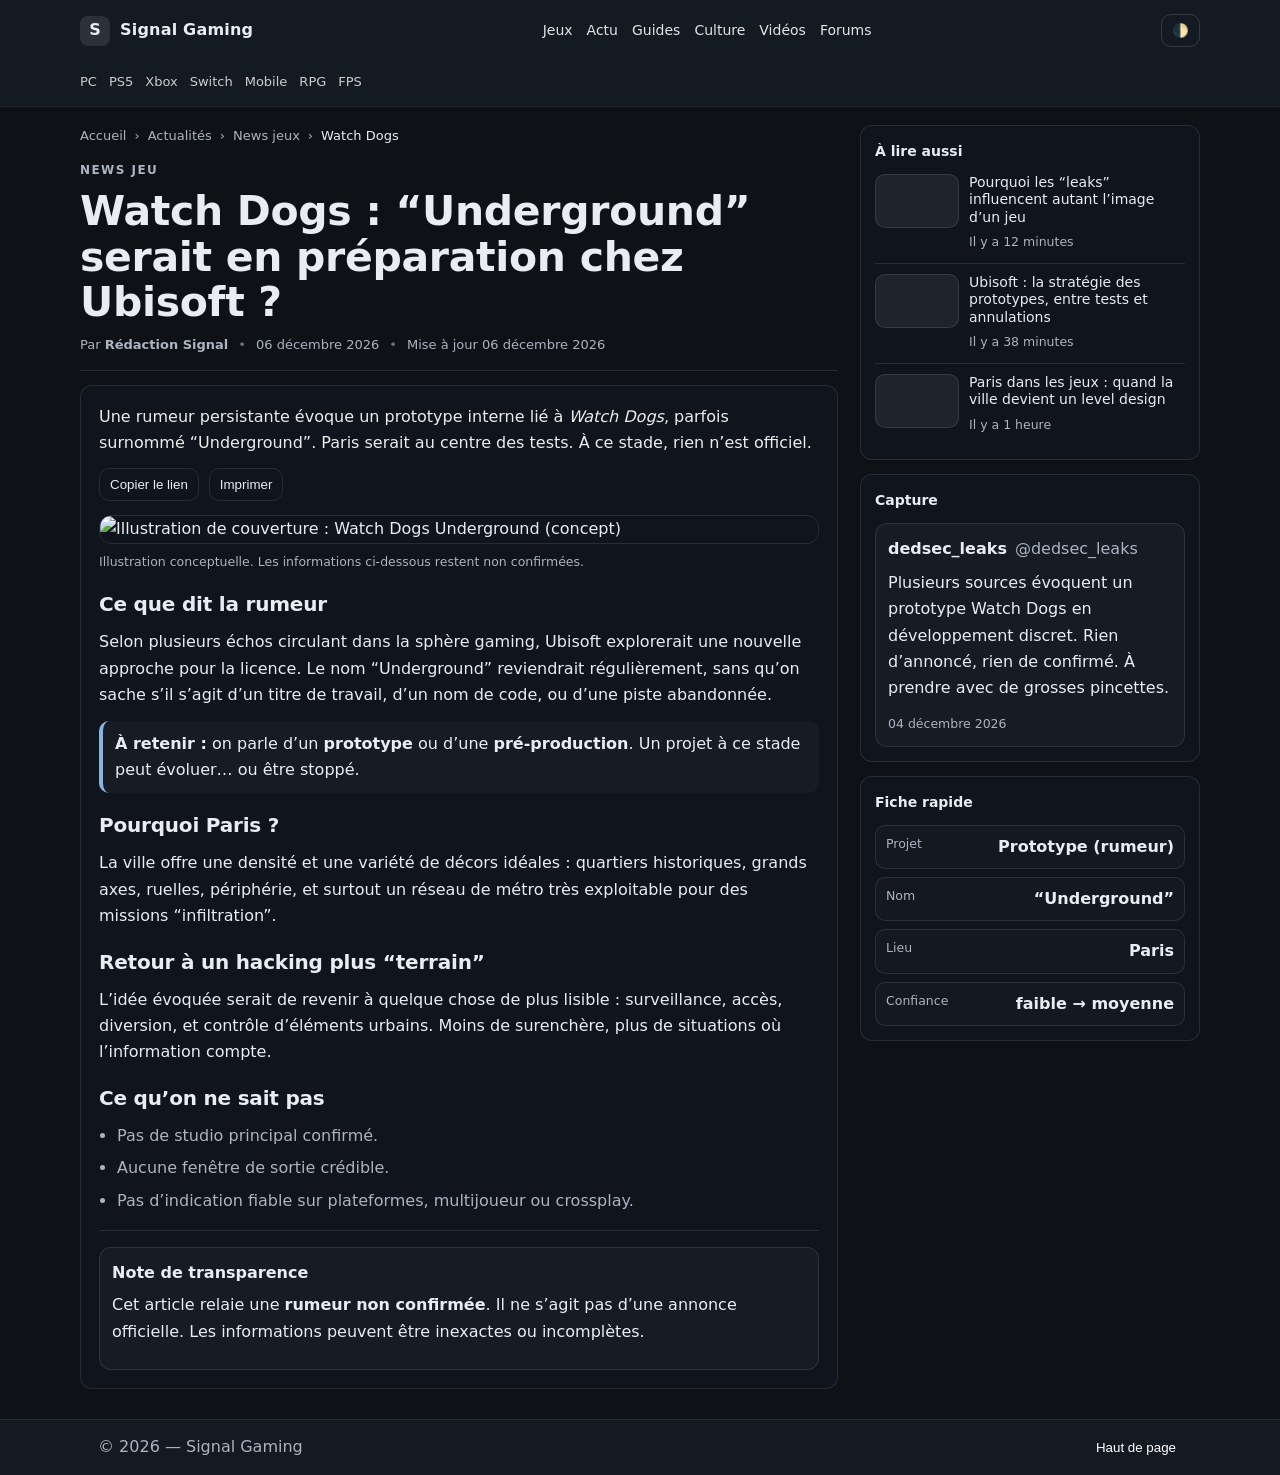
==== commit d613b4ea: "tjrs gpt cette fois" ====
--- a/index.html
+++ b/index.html
@@ -3,114 +3,189 @@
 <head>
   <meta charset="utf-8" />
   <meta name="viewport" content="width=device-width, initial-scale=1" />
-  <title>Rumeur : Watch Dogs “Underground” en développement ?</title>
-  <meta name="description" content="Un article sobre qui relaie une rumeur autour d’un possible nouveau Watch Dogs situé à Paris." />
+  <title>Watch Dogs : “Underground” serait en préparation chez Ubisoft ?</title>
+  <meta name="description" content="Rumeur : un prototype Watch Dogs situé à Paris serait en exploration. Informations non confirmées." />
   <link rel="stylesheet" href="style.css" />
 </head>
 
 <body>
-  <header class="top">
-    <div class="wrap">
-      <div class="brand">
-        <a class="logo" href="#">Le Signal</a>
-        <nav class="nav">
-          <a href="#article">Article</a>
-          <a href="#infos">En bref</a>
-          <a href="#note">Note</a>
-        </nav>
+  <header class="topbar">
+    <div class="wrap topbar-row">
+      <a class="brand" href="#">
+        <span class="brand-mark">S</span>
+        <span class="brand-name">Signal Gaming</span>
+      </a>
+
+      <nav class="nav">
+        <a href="#">Jeux</a>
+        <a href="#">Actu</a>
+        <a href="#">Guides</a>
+        <a href="#">Culture</a>
+        <a href="#">Vidéos</a>
+        <a href="#">Forums</a>
+      </nav>
+
+      <div class="actions">
+        <button class="iconbtn" id="themeBtn" type="button" aria-label="Basculer le thème">🌓</button>
       </div>
+    </div>
+
+    <div class="wrap subnav">
+      <a href="#">PC</a>
+      <a href="#">PS5</a>
+      <a href="#">Xbox</a>
+      <a href="#">Switch</a>
+      <a href="#">Mobile</a>
+      <a href="#">RPG</a>
+      <a href="#">FPS</a>
     </div>
   </header>
 
-  <main class="wrap">
-    <section class="hero">
-      <p class="kicker">Jeux vidéo • Rumeurs</p>
-      <h1>Watch Dogs : un projet “Underground” à Paris serait en préparation</h1>
-      <p class="sub">
-        Plusieurs discussions et captures laissent penser qu’un prototype interne lié à Watch Dogs
-        serait en exploration chez Ubisoft. Rien d’officiel, et beaucoup de prudence.
-      </p>
-      <p class="meta">
-        Publié le <time id="datePub" datetime=""></time> • <span class="muted">lecture ~3 min</span>
-      </p>
+  <main class="wrap layout">
+    <section class="content">
+      <div class="crumbs">
+        <a href="#">Accueil</a>
+        <span>›</span>
+        <a href="#">Actualités</a>
+        <span>›</span>
+        <a href="#">News jeux</a>
+        <span>›</span>
+        <span class="here">Watch Dogs</span>
+      </div>
+
+      <div class="pagehead">
+        <div class="section-label">NEWS JEU</div>
+        <h1>Watch Dogs : “Underground” serait en préparation chez Ubisoft ?</h1>
+        <div class="meta">
+          <span>Par <strong>Rédaction Signal</strong></span>
+          <span class="dot">•</span>
+          <time id="pubDate" datetime=""></time>
+          <span class="dot">•</span>
+          <span class="muted">Mise à jour <time id="updDate" datetime=""></time></span>
+        </div>
+      </div>
+
+      <article class="article">
+        <p class="lead">
+          Une rumeur persistante évoque un prototype interne lié à <em>Watch Dogs</em>, parfois surnommé
+          “Underground”. Paris serait au centre des tests. À ce stade, rien n’est officiel.
+        </p>
+
+        <div class="share">
+          <button class="sharebtn" id="copyBtn" type="button">Copier le lien</button>
+          <button class="sharebtn" id="printBtn" type="button">Imprimer</button>
+        </div>
+
+        <figure class="hero">
+          <img src="cover.jpg" alt="Illustration de couverture : Watch Dogs Underground (concept)" />
+          <figcaption>Illustration conceptuelle. Les informations ci-dessous restent non confirmées.</figcaption>
+        </figure>
+
+        <h2>Ce que dit la rumeur</h2>
+        <p>
+          Selon plusieurs échos circulant dans la sphère gaming, Ubisoft explorerait une nouvelle approche
+          pour la licence. Le nom “Underground” reviendrait régulièrement, sans qu’on sache s’il s’agit
+          d’un titre de travail, d’un nom de code, ou d’une piste abandonnée.
+        </p>
+
+        <div class="callout">
+          <strong>À retenir :</strong> on parle d’un <strong>prototype</strong> ou d’une <strong>pré-production</strong>.
+          Un projet à ce stade peut évoluer… ou être stoppé.
+        </div>
+
+        <h2>Pourquoi Paris ?</h2>
+        <p>
+          La ville offre une densité et une variété de décors idéales : quartiers historiques, grands axes,
+          ruelles, périphérie, et surtout un réseau de métro très exploitable pour des missions “infiltration”.
+        </p>
+
+        <h2>Retour à un hacking plus “terrain”</h2>
+        <p>
+          L’idée évoquée serait de revenir à quelque chose de plus lisible : surveillance, accès, diversion,
+          et contrôle d’éléments urbains. Moins de surenchère, plus de situations où l’information compte.
+        </p>
+
+        <h2>Ce qu’on ne sait pas</h2>
+        <ul>
+          <li>Pas de studio principal confirmé.</li>
+          <li>Aucune fenêtre de sortie crédible.</li>
+          <li>Pas d’indication fiable sur plateformes, multijoueur ou crossplay.</li>
+        </ul>
+
+        <hr class="sep" />
+
+        <div class="note" id="note">
+          <h3>Note de transparence</h3>
+          <p>
+            Cet article relaie une <strong>rumeur non confirmée</strong>. Il ne s’agit pas d’une annonce officielle.
+            Les informations peuvent être inexactes ou incomplètes.
+          </p>
+        </div>
+      </article>
     </section>
 
-    <section class="grid">
-      <article id="article" class="paper">
-        <h2>Ce qu’on sait</h2>
-        <p>
-          La rumeur parle d’un prototype en cours de tests, parfois appelé “Underground”.
-          À ce stade, il est impossible de dire si le projet deviendra un jeu complet.
-        </p>
+    <aside class="sidebar">
+      <div class="sidebox">
+        <div class="side-title">À lire aussi</div>
 
-        <h2>Pourquoi Paris revient souvent</h2>
-        <p>
-          Paris coche beaucoup de cases : densité, contrastes visuels, monuments, ruelles, périphérie,
-          et un réseau de métro parfait pour un gameplay “infiltration + hacking”.
-        </p>
+        <a class="sideitem" href="#">
+          <div class="thumb" aria-hidden="true"></div>
+          <div>
+            <div class="sideitem-title">Pourquoi les “leaks” influencent autant l’image d’un jeu</div>
+            <div class="sideitem-meta">Il y a 12 minutes</div>
+          </div>
+        </a>
 
-        <h2>Une approche plus “terrain”</h2>
-        <p>
-          Les mêmes sources évoquent un retour à quelque chose de plus resserré : plus de hacking
-          concret (caméras, accès, réseaux), moins de surenchère. À prendre avec de grosses pincettes.
-        </p>
+        <a class="sideitem" href="#">
+          <div class="thumb" aria-hidden="true"></div>
+          <div>
+            <div class="sideitem-title">Ubisoft : la stratégie des prototypes, entre tests et annulations</div>
+            <div class="sideitem-meta">Il y a 38 minutes</div>
+          </div>
+        </a>
 
-        <h2>Ce qui manque</h2>
-        <ul>
-          <li>Aucun studio principal confirmé.</li>
-          <li>Aucune date de sortie crédible.</li>
-          <li>Aucune info fiable sur plateformes ou fonctionnalités.</li>
-        </ul>
+        <a class="sideitem" href="#">
+          <div class="thumb" aria-hidden="true"></div>
+          <div>
+            <div class="sideitem-title">Paris dans les jeux : quand la ville devient un level design</div>
+            <div class="sideitem-meta">Il y a 1 heure</div>
+          </div>
+        </a>
+      </div>
 
-        <h2 id="note">Note importante</h2>
-        <p class="note">
-          Cet article relate une <strong>rumeur non confirmée</strong>. Il ne s’agit pas d’une annonce officielle.
-          Le sujet peut évoluer ou être abandonné en interne.
-        </p>
-      </article>
+      <div class="sidebox">
+        <div class="side-title">Capture</div>
+        <div class="tweet">
+          <div class="tweet-top">
+            <strong>dedsec_leaks</strong>
+            <span class="muted">@dedsec_leaks</span>
+          </div>
+          <p>
+            Plusieurs sources évoquent un prototype Watch Dogs en développement discret.
+            Rien d’annoncé, rien de confirmé. À prendre avec de grosses pincettes.
+          </p>
+          <div class="tweet-foot">
+            <time id="tweetDate" datetime=""></time>
+          </div>
+        </div>
+      </div>
 
-      <aside class="side">
-        <div class="box" id="infos">
-          <h3>En bref</h3>
-          <ul class="clean">
-            <li><span class="muted">Statut</span> : rumeur / prototype</li>
-            <li><span class="muted">Nom évoqué</span> : “Underground”</li>
-            <li><span class="muted">Cadre</span> : Paris</li>
-            <li><span class="muted">Tonalité</span> : retour au hacking</li>
-          </ul>
-        </div>
-
-        <div class="box">
-          <h3>Capture</h3>
-          <div class="tweet">
-            <div class="tweet-top">
-              <strong>dedsec_leaks</strong>
-              <span class="muted">@dedsec_leaks</span>
-            </div>
-            <p>
-              Plusieurs sources évoquent un prototype Watch Dogs en développement discret.
-              Rien d’annoncé, rien de confirmé. À prendre avec de grosses pincettes.
-            </p>
-            <p class="muted small">
-              <time id="dateTweet" datetime=""></time>
-            </p>
-          </div>
-          <button class="smallbtn" id="copyBtn" type="button">Copier le lien</button>
-        </div>
-
-        <div class="box">
-          <h3>Visuel</h3>
-          <p class="muted small">Place ta jaquette en <strong>cover.jpg</strong>.</p>
-          <img class="cover" src="cover.jpg" alt="Jaquette Watch Dogs Underground (concept)" />
-        </div>
-      </aside>
-    </section>
+      <div class="sidebox">
+        <div class="side-title">Fiche rapide</div>
+        <dl class="facts">
+          <div><dt>Projet</dt><dd>Prototype (rumeur)</dd></div>
+          <div><dt>Nom</dt><dd>“Underground”</dd></div>
+          <div><dt>Lieu</dt><dd>Paris</dd></div>
+          <div><dt>Confiance</dt><dd>faible → moyenne</dd></div>
+        </dl>
+      </div>
+    </aside>
   </main>
 
-  <footer class="foot">
+  <footer class="footer">
     <div class="wrap footrow">
-      <span class="muted">© <span id="year"></span> — Le Signal</span>
-      <button class="link" id="topBtn" type="button">Haut de page</button>
+      <span class="muted">© <span id="year"></span> — Signal Gaming</span>
+      <button class="linkbtn" id="topBtn" type="button">Haut de page</button>
     </div>
   </footer>
 
--- a/style.css
+++ b/style.css
@@ -1,117 +1,302 @@
+:root{
+  --bg:#0e1116;
+  --panel:#141a22;
+  --card:#111723;
+  --text:#e9edf3;
+  --muted:#aab4c2;
+  --line:rgba(255,255,255,.10);
+  --link:#9bd1ff;
+  --paper:#0f141d;
+  --white:#ffffff;
+}
+
+[data-theme="light"]{
+  --bg:#ffffff;
+  --panel:#111318;
+  --card:#ffffff;
+  --text:#12161f;
+  --muted:#5b6473;
+  --line:rgba(18,22,31,.12);
+  --link:#0b63d1;
+  --paper:#ffffff;
+}
+
 *{box-sizing:border-box}
 html,body{margin:0;padding:0}
 body{
   font-family: system-ui, -apple-system, Segoe UI, Roboto, Arial, sans-serif;
-  color:#111;
-  background:#fff;
-  line-height:1.6;
-}
-
-.wrap{max-width:980px;margin:0 auto;padding:0 16px}
-
-.top{
-  border-bottom:1px solid #e7e7e7;
-  background:#fff;
-}
-.brand{
+  background:var(--bg);
+  color:var(--text);
+  line-height:1.65;
+}
+
+.wrap{max-width:1120px;margin:0 auto;padding:0 18px}
+
+a{color:inherit;text-decoration:none}
+img{max-width:100%;display:block}
+
+.topbar{
+  background:var(--panel);
+  border-bottom:1px solid rgba(255,255,255,.06);
+}
+.topbar-row{
   display:flex;
   align-items:center;
   justify-content:space-between;
-  gap:12px;
+  gap:16px;
   padding:14px 0;
 }
-.logo{
+.brand{
+  display:flex;
+  align-items:center;
+  gap:10px;
   font-weight:800;
   letter-spacing:.2px;
 }
-.nav{display:flex;gap:12px;flex-wrap:wrap}
+.brand-mark{
+  width:30px;height:30px;border-radius:8px;
+  display:grid;place-items:center;
+  background:rgba(255,255,255,.10);
+  color:var(--text);
+  font-weight:900;
+}
+.brand-name{white-space:nowrap}
+
+.nav{
+  display:flex;
+  gap:14px;
+  flex-wrap:wrap;
+}
 .nav a{
-  color:#444;
-  text-decoration:none;
-}
-.nav a:hover{color:#000;text-decoration:underline}
-
-.hero{padding:22px 0 12px}
-.kicker{
-  margin:0 0 6px;
-  font-size:13px;
-  color:#666;
-}
-h1{
-  margin:0 0 10px;
-  font-size:clamp(26px, 3.2vw, 38px);
-  line-height:1.15;
-}
-.sub{margin:0 0 10px;color:#333;max-width:70ch}
-.meta{margin:0;color:#666;font-size:13px}
-.muted{color:#666}
-.small{font-size:13px}
-
-.grid{
-  display:grid;
-  grid-template-columns: 1fr 320px;
-  gap:18px;
-  padding:10px 0 28px;
-}
-
-.paper{
-  padding:18px;
-  border:1px solid #e7e7e7;
-  border-radius:10px;
-  background:#fff;
-}
-
-.paper h2{margin:18px 0 8px;font-size:18px}
-.paper p{margin:0 0 12px}
-.paper ul{margin:0 0 12px;padding-left:18px}
-.paper li{margin:6px 0}
-
-.note{
-  padding:12px;
-  border-left:4px solid #111;
-  background:#fafafa;
-}
-
-.side{display:grid;gap:12px;align-content:start}
-.box{
-  border:1px solid #e7e7e7;
-  border-radius:10px;
-  padding:14px;
-  background:#fff;
-}
-.box h3{margin:0 0 10px;font-size:15px}
-
-.clean{margin:0;padding-left:16px}
-.clean li{margin:6px 0}
-
-.tweet{
-  border:1px solid #efefef;
-  border-radius:10px;
-  padding:12px;
-  background:#fafafa;
-}
-.tweet-top{display:flex;gap:8px;align-items:baseline;flex-wrap:wrap}
-.tweet p{margin:10px 0 0}
-
-.cover{
-  width:100%;
-  height:auto;
-  border-radius:10px;
-  border:1px solid #efefef;
-}
-
-.smallbtn{
-  margin-top:10px;
+  font-size:14px;
+  color:rgba(255,255,255,.88);
+}
+.nav a:hover{color:#fff;text-decoration:underline}
+
+.actions{display:flex;align-items:center;gap:10px}
+.iconbtn{
+  border:1px solid rgba(255,255,255,.14);
+  background:transparent;
+  color:#fff;
   padding:8px 10px;
-  border:1px solid #ddd;
-  background:#fff;
   border-radius:10px;
   cursor:pointer;
 }
-.smallbtn:hover{border-color:#bbb}
-
-.foot{
-  border-top:1px solid #e7e7e7;
+
+.subnav{
+  display:flex;
+  gap:12px;
+  flex-wrap:wrap;
+  padding:10px 0 14px;
+}
+.subnav a{
+  font-size:13px;
+  color:rgba(255,255,255,.78);
+}
+.subnav a:hover{color:#fff;text-decoration:underline}
+
+.layout{
+  display:grid;
+  grid-template-columns: 1fr 340px;
+  gap:22px;
+  padding:18px 0 30px;
+}
+
+.crumbs{
+  display:flex;
+  gap:8px;
+  flex-wrap:wrap;
+  color:var(--muted);
+  font-size:13px;
+  margin-bottom:14px;
+}
+.crumbs a{color:var(--muted)}
+.crumbs a:hover{color:var(--text);text-decoration:underline}
+.crumbs .here{color:var(--text)}
+
+.pagehead{
+  border-bottom:1px solid var(--line);
+  padding-bottom:14px;
+  margin-bottom:14px;
+}
+.section-label{
+  font-size:12px;
+  letter-spacing:.12em;
+  font-weight:800;
+  color:var(--muted);
+}
+h1{
+  margin:8px 0 8px;
+  font-size: clamp(26px, 3.2vw, 44px);
+  line-height:1.12;
+  letter-spacing:-.3px;
+}
+.meta{
+  display:flex;
+  gap:10px;
+  flex-wrap:wrap;
+  color:var(--muted);
+  font-size:13px;
+}
+.dot{opacity:.6}
+.muted{color:var(--muted)}
+
+.article{
+  background:var(--paper);
+  border:1px solid var(--line);
+  border-radius:12px;
+  padding:18px;
+}
+
+.lead{
+  margin:0 0 12px;
+  font-size:16px;
+  color:rgba(255,255,255,.92);
+}
+[data-theme="light"] .lead{color:#1a1f2a}
+
+.share{
+  display:flex;
+  gap:10px;
+  flex-wrap:wrap;
+  margin:10px 0 14px;
+}
+.sharebtn{
+  border:1px solid var(--line);
+  background:transparent;
+  color:var(--text);
+  padding:8px 10px;
+  border-radius:10px;
+  cursor:pointer;
+}
+.sharebtn:hover{border-color:rgba(255,255,255,.22)}
+[data-theme="light"] .sharebtn:hover{border-color:rgba(18,22,31,.28)}
+
+.hero{
+  margin:0 0 14px;
+}
+.hero img{
+  border-radius:12px;
+  border:1px solid var(--line);
+}
+.hero figcaption{
+  margin-top:8px;
+  font-size:12.5px;
+  color:var(--muted);
+}
+
+h2{
+  margin:16px 0 8px;
+  font-size:20px;
+  letter-spacing:-.2px;
+}
+p{margin:0 0 12px}
+ul{margin:0 0 12px;padding-left:18px}
+li{margin:6px 0;color:var(--muted)}
+
+.callout{
+  border-left:4px solid rgba(155,209,255,.85);
+  background:rgba(255,255,255,.03);
+  padding:10px 12px;
+  border-radius:10px;
+  margin:12px 0 14px;
+}
+.callout strong{color:var(--text)}
+
+.sep{
+  border:0;
+  border-top:1px solid var(--line);
+  margin:16px 0;
+}
+
+.note{
+  background:rgba(255,255,255,.03);
+  border:1px solid var(--line);
+  border-radius:12px;
+  padding:12px;
+}
+.note h3{margin:0 0 6px;font-size:16px}
+
+.sidebar{
+  display:grid;
+  gap:14px;
+  align-content:start;
+}
+.sidebox{
+  background:var(--paper);
+  border:1px solid var(--line);
+  border-radius:12px;
+  padding:14px;
+}
+.side-title{
+  font-weight:800;
+  font-size:14px;
+  margin-bottom:10px;
+  color:var(--text);
+}
+
+.sideitem{
+  display:flex;
+  gap:10px;
+  padding:10px 0;
+  border-top:1px solid var(--line);
+}
+.sideitem:first-of-type{border-top:0;padding-top:0}
+.sideitem-title{
+  font-size:14px;
+  line-height:1.25;
+}
+.sideitem-meta{
+  margin-top:6px;
+  font-size:12.5px;
+  color:var(--muted);
+}
+.thumb{
+  width:84px;height:54px;border-radius:10px;
+  background:rgba(255,255,255,.07);
+  border:1px solid var(--line);
+  flex:0 0 auto;
+}
+
+.tweet{
+  border:1px solid var(--line);
+  border-radius:12px;
+  padding:12px;
+  background:rgba(255,255,255,.03);
+}
+.tweet-top{
+  display:flex;
+  gap:8px;
+  align-items:baseline;
+  flex-wrap:wrap;
+  margin-bottom:8px;
+}
+.tweet-foot{
+  margin-top:10px;
+  font-size:12.5px;
+  color:var(--muted);
+}
+
+.facts{
+  margin:0;
+  display:grid;
+  gap:8px;
+}
+.facts div{
+  display:flex;
+  justify-content:space-between;
+  gap:10px;
+  padding:8px 10px;
+  border:1px solid var(--line);
+  border-radius:10px;
+  background:rgba(255,255,255,.02);
+}
+dt{color:var(--muted);font-size:12.5px}
+dd{margin:0;font-weight:700}
+
+.footer{
+  border-top:1px solid rgba(255,255,255,.08);
+  background:var(--panel);
   padding:14px 0;
 }
 .footrow{
@@ -120,15 +305,15 @@
   align-items:center;
   gap:12px;
 }
-.link{
+.linkbtn{
   border:0;
   background:transparent;
+  color:#fff;
   cursor:pointer;
-  color:#444;
-}
-.link:hover{text-decoration:underline}
-
-@media (max-width: 900px){
-  .grid{grid-template-columns:1fr}
+}
+.linkbtn:hover{text-decoration:underline}
+
+@media (max-width: 980px){
+  .layout{grid-template-columns:1fr}
   .nav{display:none}
 }
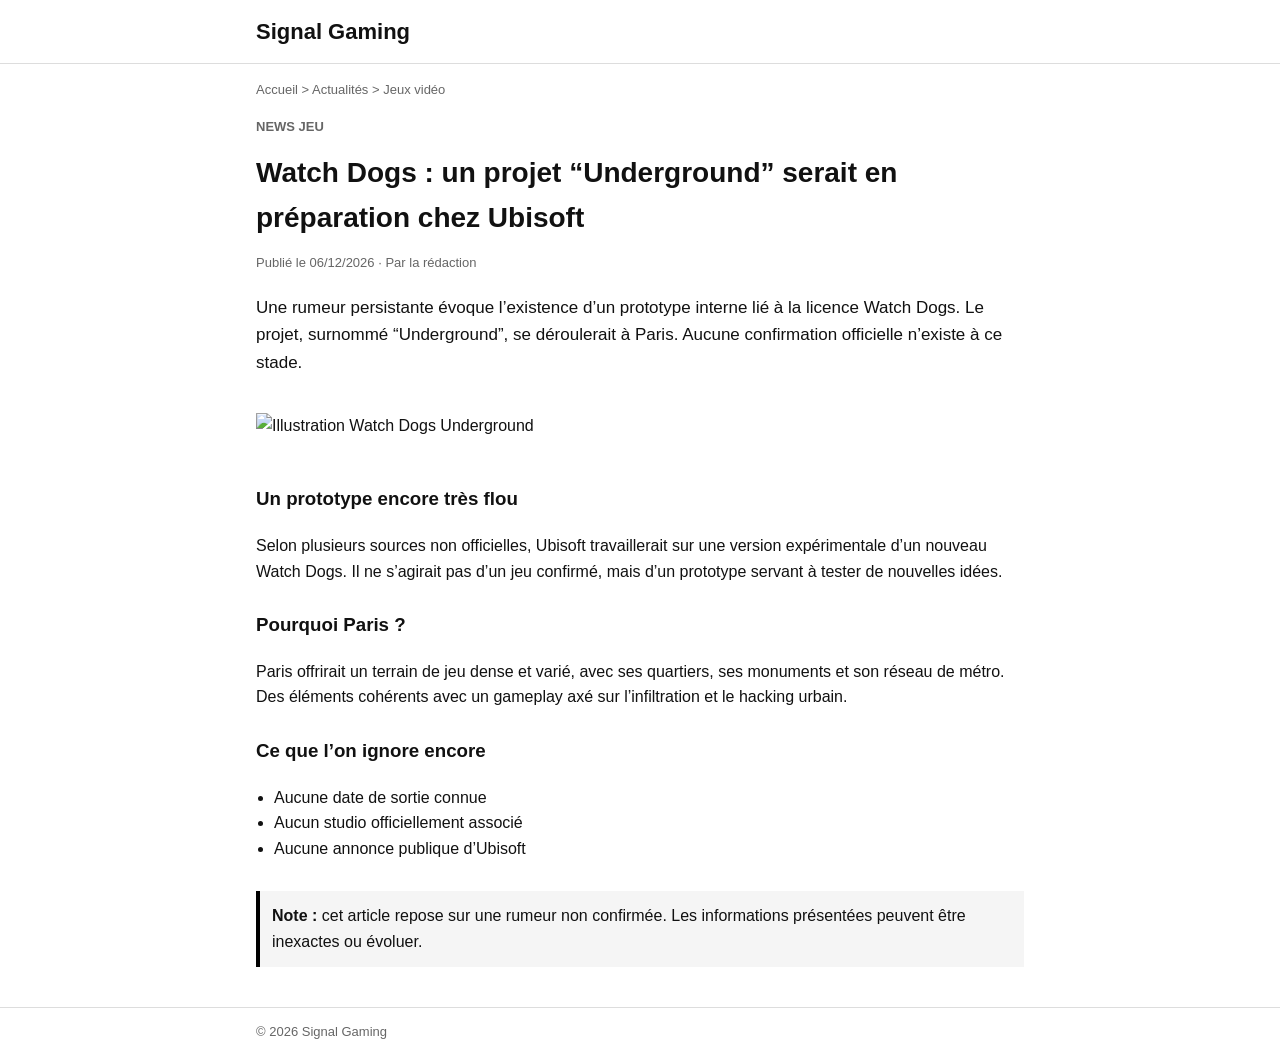
==== commit f006c5ef: "gpt" ====
--- a/index.html
+++ b/index.html
@@ -1,191 +1,72 @@
 <!doctype html>
 <html lang="fr">
 <head>
-  <meta charset="utf-8" />
-  <meta name="viewport" content="width=device-width, initial-scale=1" />
-  <title>Watch Dogs : “Underground” serait en préparation chez Ubisoft ?</title>
-  <meta name="description" content="Rumeur : un prototype Watch Dogs situé à Paris serait en exploration. Informations non confirmées." />
-  <link rel="stylesheet" href="style.css" />
+  <meta charset="utf-8">
+  <title>Watch Dogs : un projet “Underground” serait en préparation</title>
+  <meta name="viewport" content="width=device-width, initial-scale=1">
+  <link rel="stylesheet" href="style.css">
 </head>
 
 <body>
-  <header class="topbar">
-    <div class="wrap topbar-row">
-      <a class="brand" href="#">
-        <span class="brand-mark">S</span>
-        <span class="brand-name">Signal Gaming</span>
-      </a>
-
-      <nav class="nav">
-        <a href="#">Jeux</a>
-        <a href="#">Actu</a>
-        <a href="#">Guides</a>
-        <a href="#">Culture</a>
-        <a href="#">Vidéos</a>
-        <a href="#">Forums</a>
-      </nav>
-
-      <div class="actions">
-        <button class="iconbtn" id="themeBtn" type="button" aria-label="Basculer le thème">🌓</button>
-      </div>
-    </div>
-
-    <div class="wrap subnav">
-      <a href="#">PC</a>
-      <a href="#">PS5</a>
-      <a href="#">Xbox</a>
-      <a href="#">Switch</a>
-      <a href="#">Mobile</a>
-      <a href="#">RPG</a>
-      <a href="#">FPS</a>
+  <header>
+    <div class="container">
+      <h1 class="site-name">Signal Gaming</h1>
     </div>
   </header>
 
-  <main class="wrap layout">
-    <section class="content">
-      <div class="crumbs">
-        <a href="#">Accueil</a>
-        <span>›</span>
-        <a href="#">Actualités</a>
-        <span>›</span>
-        <a href="#">News jeux</a>
-        <span>›</span>
-        <span class="here">Watch Dogs</span>
-      </div>
+  <main class="container">
+    <nav class="breadcrumbs">
+      Accueil > Actualités > Jeux vidéo
+    </nav>
 
-      <div class="pagehead">
-        <div class="section-label">NEWS JEU</div>
-        <h1>Watch Dogs : “Underground” serait en préparation chez Ubisoft ?</h1>
-        <div class="meta">
-          <span>Par <strong>Rédaction Signal</strong></span>
-          <span class="dot">•</span>
-          <time id="pubDate" datetime=""></time>
-          <span class="dot">•</span>
-          <span class="muted">Mise à jour <time id="updDate" datetime=""></time></span>
-        </div>
-      </div>
+    <article>
+      <p class="category">NEWS JEU</p>
 
-      <article class="article">
-        <p class="lead">
-          Une rumeur persistante évoque un prototype interne lié à <em>Watch Dogs</em>, parfois surnommé
-          “Underground”. Paris serait au centre des tests. À ce stade, rien n’est officiel.
-        </p>
+      <h2>Watch Dogs : un projet “Underground” serait en préparation chez Ubisoft</h2>
 
-        <div class="share">
-          <button class="sharebtn" id="copyBtn" type="button">Copier le lien</button>
-          <button class="sharebtn" id="printBtn" type="button">Imprimer</button>
-        </div>
+      <p class="meta">
+        Publié le <time id="date"></time> · Par la rédaction
+      </p>
 
-        <figure class="hero">
-          <img src="cover.jpg" alt="Illustration de couverture : Watch Dogs Underground (concept)" />
-          <figcaption>Illustration conceptuelle. Les informations ci-dessous restent non confirmées.</figcaption>
-        </figure>
+      <p class="intro">
+        Une rumeur persistante évoque l’existence d’un prototype interne lié à la licence
+        Watch Dogs. Le projet, surnommé “Underground”, se déroulerait à Paris.
+        Aucune confirmation officielle n’existe à ce stade.
+      </p>
 
-        <h2>Ce que dit la rumeur</h2>
-        <p>
-          Selon plusieurs échos circulant dans la sphère gaming, Ubisoft explorerait une nouvelle approche
-          pour la licence. Le nom “Underground” reviendrait régulièrement, sans qu’on sache s’il s’agit
-          d’un titre de travail, d’un nom de code, ou d’une piste abandonnée.
-        </p>
+      <img src="cover.jpg" alt="Illustration Watch Dogs Underground">
 
-        <div class="callout">
-          <strong>À retenir :</strong> on parle d’un <strong>prototype</strong> ou d’une <strong>pré-production</strong>.
-          Un projet à ce stade peut évoluer… ou être stoppé.
-        </div>
+      <h3>Un prototype encore très flou</h3>
+      <p>
+        Selon plusieurs sources non officielles, Ubisoft travaillerait sur une version
+        expérimentale d’un nouveau Watch Dogs. Il ne s’agirait pas d’un jeu confirmé,
+        mais d’un prototype servant à tester de nouvelles idées.
+      </p>
 
-        <h2>Pourquoi Paris ?</h2>
-        <p>
-          La ville offre une densité et une variété de décors idéales : quartiers historiques, grands axes,
-          ruelles, périphérie, et surtout un réseau de métro très exploitable pour des missions “infiltration”.
-        </p>
+      <h3>Pourquoi Paris ?</h3>
+      <p>
+        Paris offrirait un terrain de jeu dense et varié, avec ses quartiers, ses monuments
+        et son réseau de métro. Des éléments cohérents avec un gameplay axé sur
+        l’infiltration et le hacking urbain.
+      </p>
 
-        <h2>Retour à un hacking plus “terrain”</h2>
-        <p>
-          L’idée évoquée serait de revenir à quelque chose de plus lisible : surveillance, accès, diversion,
-          et contrôle d’éléments urbains. Moins de surenchère, plus de situations où l’information compte.
-        </p>
+      <h3>Ce que l’on ignore encore</h3>
+      <ul>
+        <li>Aucune date de sortie connue</li>
+        <li>Aucun studio officiellement associé</li>
+        <li>Aucune annonce publique d’Ubisoft</li>
+      </ul>
 
-        <h2>Ce qu’on ne sait pas</h2>
-        <ul>
-          <li>Pas de studio principal confirmé.</li>
-          <li>Aucune fenêtre de sortie crédible.</li>
-          <li>Pas d’indication fiable sur plateformes, multijoueur ou crossplay.</li>
-        </ul>
-
-        <hr class="sep" />
-
-        <div class="note" id="note">
-          <h3>Note de transparence</h3>
-          <p>
-            Cet article relaie une <strong>rumeur non confirmée</strong>. Il ne s’agit pas d’une annonce officielle.
-            Les informations peuvent être inexactes ou incomplètes.
-          </p>
-        </div>
-      </article>
-    </section>
-
-    <aside class="sidebar">
-      <div class="sidebox">
-        <div class="side-title">À lire aussi</div>
-
-        <a class="sideitem" href="#">
-          <div class="thumb" aria-hidden="true"></div>
-          <div>
-            <div class="sideitem-title">Pourquoi les “leaks” influencent autant l’image d’un jeu</div>
-            <div class="sideitem-meta">Il y a 12 minutes</div>
-          </div>
-        </a>
-
-        <a class="sideitem" href="#">
-          <div class="thumb" aria-hidden="true"></div>
-          <div>
-            <div class="sideitem-title">Ubisoft : la stratégie des prototypes, entre tests et annulations</div>
-            <div class="sideitem-meta">Il y a 38 minutes</div>
-          </div>
-        </a>
-
-        <a class="sideitem" href="#">
-          <div class="thumb" aria-hidden="true"></div>
-          <div>
-            <div class="sideitem-title">Paris dans les jeux : quand la ville devient un level design</div>
-            <div class="sideitem-meta">Il y a 1 heure</div>
-          </div>
-        </a>
-      </div>
-
-      <div class="sidebox">
-        <div class="side-title">Capture</div>
-        <div class="tweet">
-          <div class="tweet-top">
-            <strong>dedsec_leaks</strong>
-            <span class="muted">@dedsec_leaks</span>
-          </div>
-          <p>
-            Plusieurs sources évoquent un prototype Watch Dogs en développement discret.
-            Rien d’annoncé, rien de confirmé. À prendre avec de grosses pincettes.
-          </p>
-          <div class="tweet-foot">
-            <time id="tweetDate" datetime=""></time>
-          </div>
-        </div>
-      </div>
-
-      <div class="sidebox">
-        <div class="side-title">Fiche rapide</div>
-        <dl class="facts">
-          <div><dt>Projet</dt><dd>Prototype (rumeur)</dd></div>
-          <div><dt>Nom</dt><dd>“Underground”</dd></div>
-          <div><dt>Lieu</dt><dd>Paris</dd></div>
-          <div><dt>Confiance</dt><dd>faible → moyenne</dd></div>
-        </dl>
-      </div>
-    </aside>
+      <p class="note">
+        <strong>Note :</strong> cet article repose sur une rumeur non confirmée.
+        Les informations présentées peuvent être inexactes ou évoluer.
+      </p>
+    </article>
   </main>
 
-  <footer class="footer">
-    <div class="wrap footrow">
-      <span class="muted">© <span id="year"></span> — Signal Gaming</span>
-      <button class="linkbtn" id="topBtn" type="button">Haut de page</button>
+  <footer>
+    <div class="container">
+      © <span id="year"></span> Signal Gaming
     </div>
   </footer>
 
--- a/style.css
+++ b/style.css
@@ -1,319 +1,83 @@
-:root{
-  --bg:#0e1116;
-  --panel:#141a22;
-  --card:#111723;
-  --text:#e9edf3;
-  --muted:#aab4c2;
-  --line:rgba(255,255,255,.10);
-  --link:#9bd1ff;
-  --paper:#0f141d;
-  --white:#ffffff;
+* {
+  box-sizing: border-box;
 }
 
-[data-theme="light"]{
-  --bg:#ffffff;
-  --panel:#111318;
-  --card:#ffffff;
-  --text:#12161f;
-  --muted:#5b6473;
-  --line:rgba(18,22,31,.12);
-  --link:#0b63d1;
-  --paper:#ffffff;
+body {
+  margin: 0;
+  font-family: Arial, Helvetica, sans-serif;
+  color: #111;
+  background: #fff;
+  line-height: 1.6;
 }
 
-*{box-sizing:border-box}
-html,body{margin:0;padding:0}
-body{
-  font-family: system-ui, -apple-system, Segoe UI, Roboto, Arial, sans-serif;
-  background:var(--bg);
-  color:var(--text);
-  line-height:1.65;
+.container {
+  max-width: 800px;
+  margin: auto;
+  padding: 0 16px;
 }
 
-.wrap{max-width:1120px;margin:0 auto;padding:0 18px}
-
-a{color:inherit;text-decoration:none}
-img{max-width:100%;display:block}
-
-.topbar{
-  background:var(--panel);
-  border-bottom:1px solid rgba(255,255,255,.06);
-}
-.topbar-row{
-  display:flex;
-  align-items:center;
-  justify-content:space-between;
-  gap:16px;
-  padding:14px 0;
-}
-.brand{
-  display:flex;
-  align-items:center;
-  gap:10px;
-  font-weight:800;
-  letter-spacing:.2px;
-}
-.brand-mark{
-  width:30px;height:30px;border-radius:8px;
-  display:grid;place-items:center;
-  background:rgba(255,255,255,.10);
-  color:var(--text);
-  font-weight:900;
-}
-.brand-name{white-space:nowrap}
-
-.nav{
-  display:flex;
-  gap:14px;
-  flex-wrap:wrap;
-}
-.nav a{
-  font-size:14px;
-  color:rgba(255,255,255,.88);
-}
-.nav a:hover{color:#fff;text-decoration:underline}
-
-.actions{display:flex;align-items:center;gap:10px}
-.iconbtn{
-  border:1px solid rgba(255,255,255,.14);
-  background:transparent;
-  color:#fff;
-  padding:8px 10px;
-  border-radius:10px;
-  cursor:pointer;
+header {
+  border-bottom: 1px solid #ddd;
+  padding: 14px 0;
 }
 
-.subnav{
-  display:flex;
-  gap:12px;
-  flex-wrap:wrap;
-  padding:10px 0 14px;
-}
-.subnav a{
-  font-size:13px;
-  color:rgba(255,255,255,.78);
-}
-.subnav a:hover{color:#fff;text-decoration:underline}
-
-.layout{
-  display:grid;
-  grid-template-columns: 1fr 340px;
-  gap:22px;
-  padding:18px 0 30px;
+.site-name {
+  margin: 0;
+  font-size: 22px;
+  font-weight: bold;
 }
 
-.crumbs{
-  display:flex;
-  gap:8px;
-  flex-wrap:wrap;
-  color:var(--muted);
-  font-size:13px;
-  margin-bottom:14px;
-}
-.crumbs a{color:var(--muted)}
-.crumbs a:hover{color:var(--text);text-decoration:underline}
-.crumbs .here{color:var(--text)}
-
-.pagehead{
-  border-bottom:1px solid var(--line);
-  padding-bottom:14px;
-  margin-bottom:14px;
-}
-.section-label{
-  font-size:12px;
-  letter-spacing:.12em;
-  font-weight:800;
-  color:var(--muted);
-}
-h1{
-  margin:8px 0 8px;
-  font-size: clamp(26px, 3.2vw, 44px);
-  line-height:1.12;
-  letter-spacing:-.3px;
-}
-.meta{
-  display:flex;
-  gap:10px;
-  flex-wrap:wrap;
-  color:var(--muted);
-  font-size:13px;
-}
-.dot{opacity:.6}
-.muted{color:var(--muted)}
-
-.article{
-  background:var(--paper);
-  border:1px solid var(--line);
-  border-radius:12px;
-  padding:18px;
+.breadcrumbs {
+  font-size: 13px;
+  color: #666;
+  margin: 16px 0;
 }
 
-.lead{
-  margin:0 0 12px;
-  font-size:16px;
-  color:rgba(255,255,255,.92);
-}
-[data-theme="light"] .lead{color:#1a1f2a}
-
-.share{
-  display:flex;
-  gap:10px;
-  flex-wrap:wrap;
-  margin:10px 0 14px;
-}
-.sharebtn{
-  border:1px solid var(--line);
-  background:transparent;
-  color:var(--text);
-  padding:8px 10px;
-  border-radius:10px;
-  cursor:pointer;
-}
-.sharebtn:hover{border-color:rgba(255,255,255,.22)}
-[data-theme="light"] .sharebtn:hover{border-color:rgba(18,22,31,.28)}
-
-.hero{
-  margin:0 0 14px;
-}
-.hero img{
-  border-radius:12px;
-  border:1px solid var(--line);
-}
-.hero figcaption{
-  margin-top:8px;
-  font-size:12.5px;
-  color:var(--muted);
+.category {
+  font-size: 13px;
+  color: #666;
+  font-weight: bold;
 }
 
-h2{
-  margin:16px 0 8px;
-  font-size:20px;
-  letter-spacing:-.2px;
-}
-p{margin:0 0 12px}
-ul{margin:0 0 12px;padding-left:18px}
-li{margin:6px 0;color:var(--muted)}
-
-.callout{
-  border-left:4px solid rgba(155,209,255,.85);
-  background:rgba(255,255,255,.03);
-  padding:10px 12px;
-  border-radius:10px;
-  margin:12px 0 14px;
-}
-.callout strong{color:var(--text)}
-
-.sep{
-  border:0;
-  border-top:1px solid var(--line);
-  margin:16px 0;
+h2 {
+  margin: 6px 0 10px;
+  font-size: 28px;
 }
 
-.note{
-  background:rgba(255,255,255,.03);
-  border:1px solid var(--line);
-  border-radius:12px;
-  padding:12px;
-}
-.note h3{margin:0 0 6px;font-size:16px}
-
-.sidebar{
-  display:grid;
-  gap:14px;
-  align-content:start;
-}
-.sidebox{
-  background:var(--paper);
-  border:1px solid var(--line);
-  border-radius:12px;
-  padding:14px;
-}
-.side-title{
-  font-weight:800;
-  font-size:14px;
-  margin-bottom:10px;
-  color:var(--text);
+.meta {
+  font-size: 13px;
+  color: #666;
+  margin-bottom: 20px;
 }
 
-.sideitem{
-  display:flex;
-  gap:10px;
-  padding:10px 0;
-  border-top:1px solid var(--line);
-}
-.sideitem:first-of-type{border-top:0;padding-top:0}
-.sideitem-title{
-  font-size:14px;
-  line-height:1.25;
-}
-.sideitem-meta{
-  margin-top:6px;
-  font-size:12.5px;
-  color:var(--muted);
-}
-.thumb{
-  width:84px;height:54px;border-radius:10px;
-  background:rgba(255,255,255,.07);
-  border:1px solid var(--line);
-  flex:0 0 auto;
+.intro {
+  font-size: 17px;
 }
 
-.tweet{
-  border:1px solid var(--line);
-  border-radius:12px;
-  padding:12px;
-  background:rgba(255,255,255,.03);
-}
-.tweet-top{
-  display:flex;
-  gap:8px;
-  align-items:baseline;
-  flex-wrap:wrap;
-  margin-bottom:8px;
-}
-.tweet-foot{
-  margin-top:10px;
-  font-size:12.5px;
-  color:var(--muted);
+img {
+  width: 100%;
+  margin: 20px 0;
 }
 
-.facts{
-  margin:0;
-  display:grid;
-  gap:8px;
+h3 {
+  margin-top: 26px;
 }
-.facts div{
-  display:flex;
-  justify-content:space-between;
-  gap:10px;
-  padding:8px 10px;
-  border:1px solid var(--line);
-  border-radius:10px;
-  background:rgba(255,255,255,.02);
+
+ul {
+  padding-left: 18px;
 }
-dt{color:var(--muted);font-size:12.5px}
-dd{margin:0;font-weight:700}
 
-.footer{
-  border-top:1px solid rgba(255,255,255,.08);
-  background:var(--panel);
-  padding:14px 0;
+.note {
+  margin-top: 30px;
+  padding: 12px;
+  background: #f5f5f5;
+  border-left: 4px solid #000;
 }
-.footrow{
-  display:flex;
-  justify-content:space-between;
-  align-items:center;
-  gap:12px;
+
+footer {
+  border-top: 1px solid #ddd;
+  margin-top: 40px;
+  padding: 14px 0;
+  font-size: 13px;
+  color: #666;
 }
-.linkbtn{
-  border:0;
-  background:transparent;
-  color:#fff;
-  cursor:pointer;
-}
-.linkbtn:hover{text-decoration:underline}
-
-@media (max-width: 980px){
-  .layout{grid-template-columns:1fr}
-  .nav{display:none}
-}
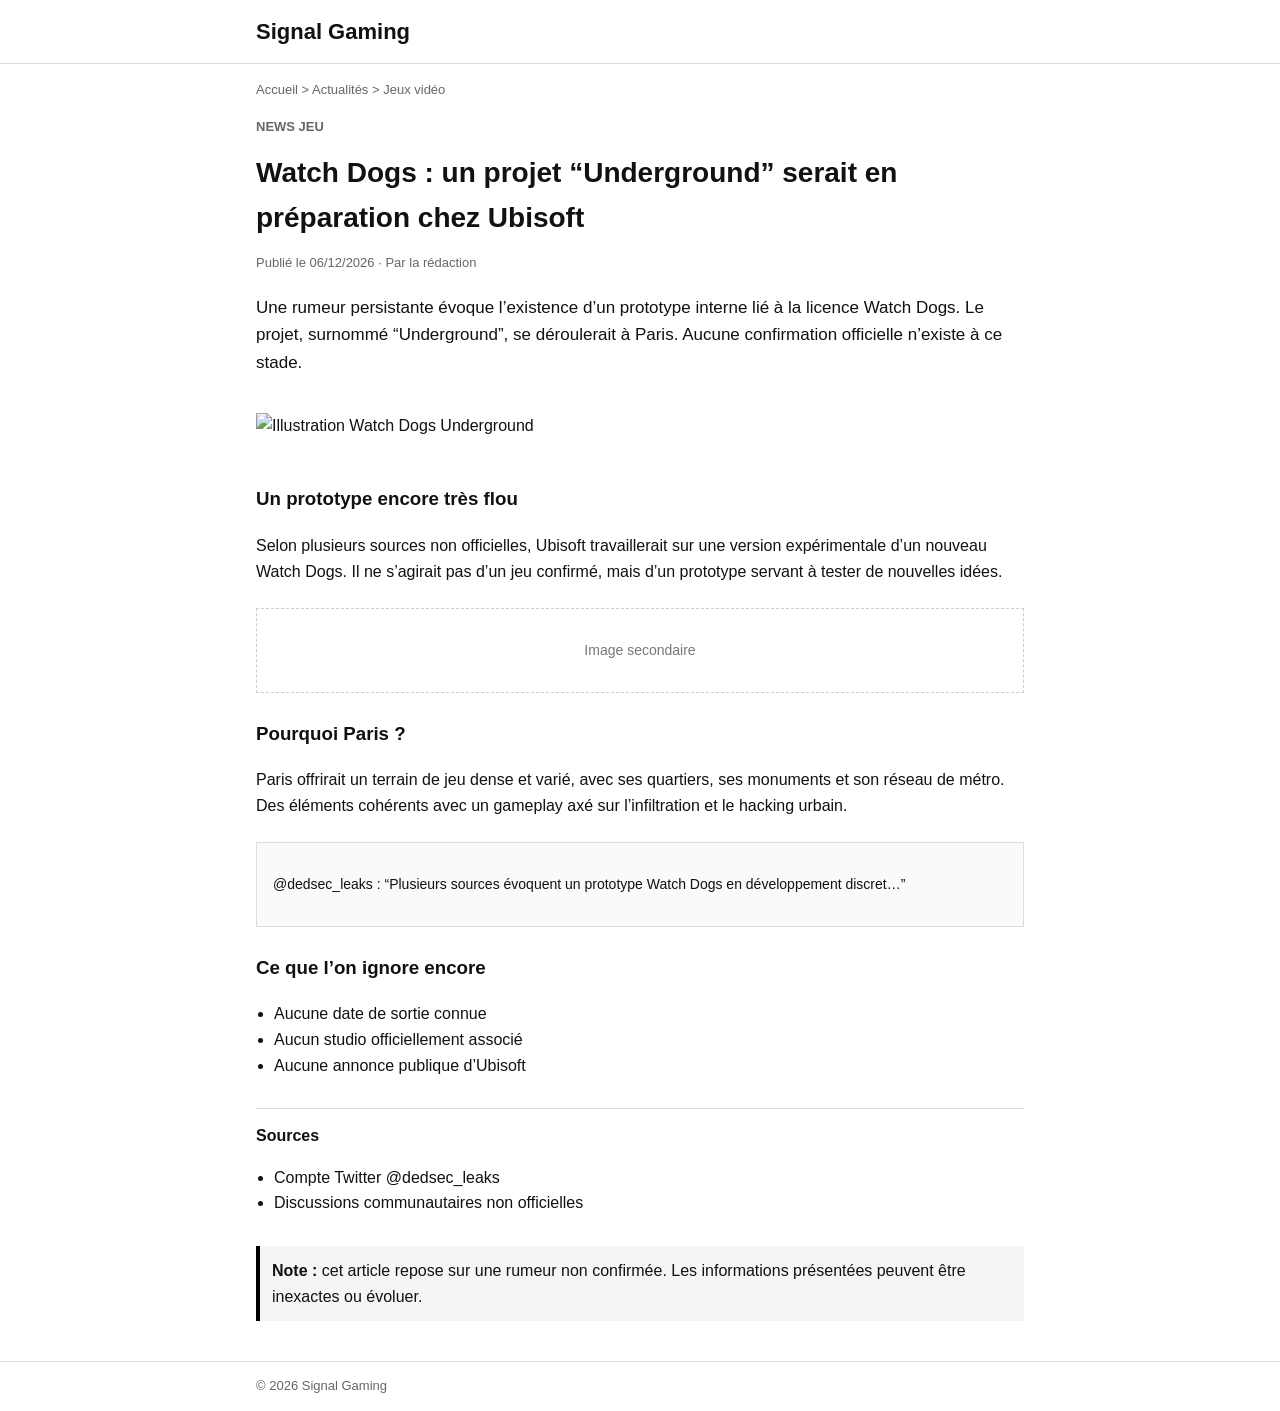
==== commit 89e668cf: "gpt g plus le temps la" ====
--- a/index.html
+++ b/index.html
@@ -34,6 +34,7 @@
         Aucune confirmation officielle n’existe à ce stade.
       </p>
 
+      <!-- IMAGE PRINCIPALE (jaquette / visuel concept) -->
       <img src="cover.jpg" alt="Illustration Watch Dogs Underground">
 
       <h3>Un prototype encore très flou</h3>
@@ -43,6 +44,9 @@
         mais d’un prototype servant à tester de nouvelles idées.
       </p>
 
+      <!-- IMAGE SECONDAIRE (concept art, capture, mockup) -->
+      <div class="media-slot">Image secondaire</div>
+
       <h3>Pourquoi Paris ?</h3>
       <p>
         Paris offrirait un terrain de jeu dense et varié, avec ses quartiers, ses monuments
@@ -50,12 +54,28 @@
         l’infiltration et le hacking urbain.
       </p>
 
+      <!-- POST TWITTER / CAPTURE DE LEAK -->
+      <div class="tweet-slot">
+        <!-- Insérer ici une capture de tweet ou un embed -->
+        <p>@dedsec_leaks : “Plusieurs sources évoquent un prototype Watch Dogs en développement discret…”</p>
+      </div>
+
       <h3>Ce que l’on ignore encore</h3>
       <ul>
         <li>Aucune date de sortie connue</li>
         <li>Aucun studio officiellement associé</li>
         <li>Aucune annonce publique d’Ubisoft</li>
       </ul>
+
+      <!-- SOURCES -->
+      <div class="sources">
+        <h4>Sources</h4>
+        <ul>
+          <!-- Ajouter ici des liens ou références -->
+          <li>Compte Twitter @dedsec_leaks</li>
+          <li>Discussions communautaires non officielles</li>
+        </ul>
+      </div>
 
       <p class="note">
         <strong>Note :</strong> cet article repose sur une rumeur non confirmée.
--- a/style.css
+++ b/style.css
@@ -67,6 +67,33 @@
   padding-left: 18px;
 }
 
+.media-slot {
+  margin: 24px 0;
+  padding: 30px;
+  border: 1px dashed #ccc;
+  text-align: center;
+  color: #777;
+  font-size: 14px;
+}
+
+.tweet-slot {
+  margin: 24px 0;
+  padding: 16px;
+  border: 1px solid #ddd;
+  background: #fafafa;
+  font-size: 14px;
+}
+
+.sources {
+  margin-top: 30px;
+  padding-top: 14px;
+  border-top: 1px solid #ddd;
+}
+
+.sources h4 {
+  margin: 0 0 8px;
+}
+
 .note {
   margin-top: 30px;
   padding: 12px;
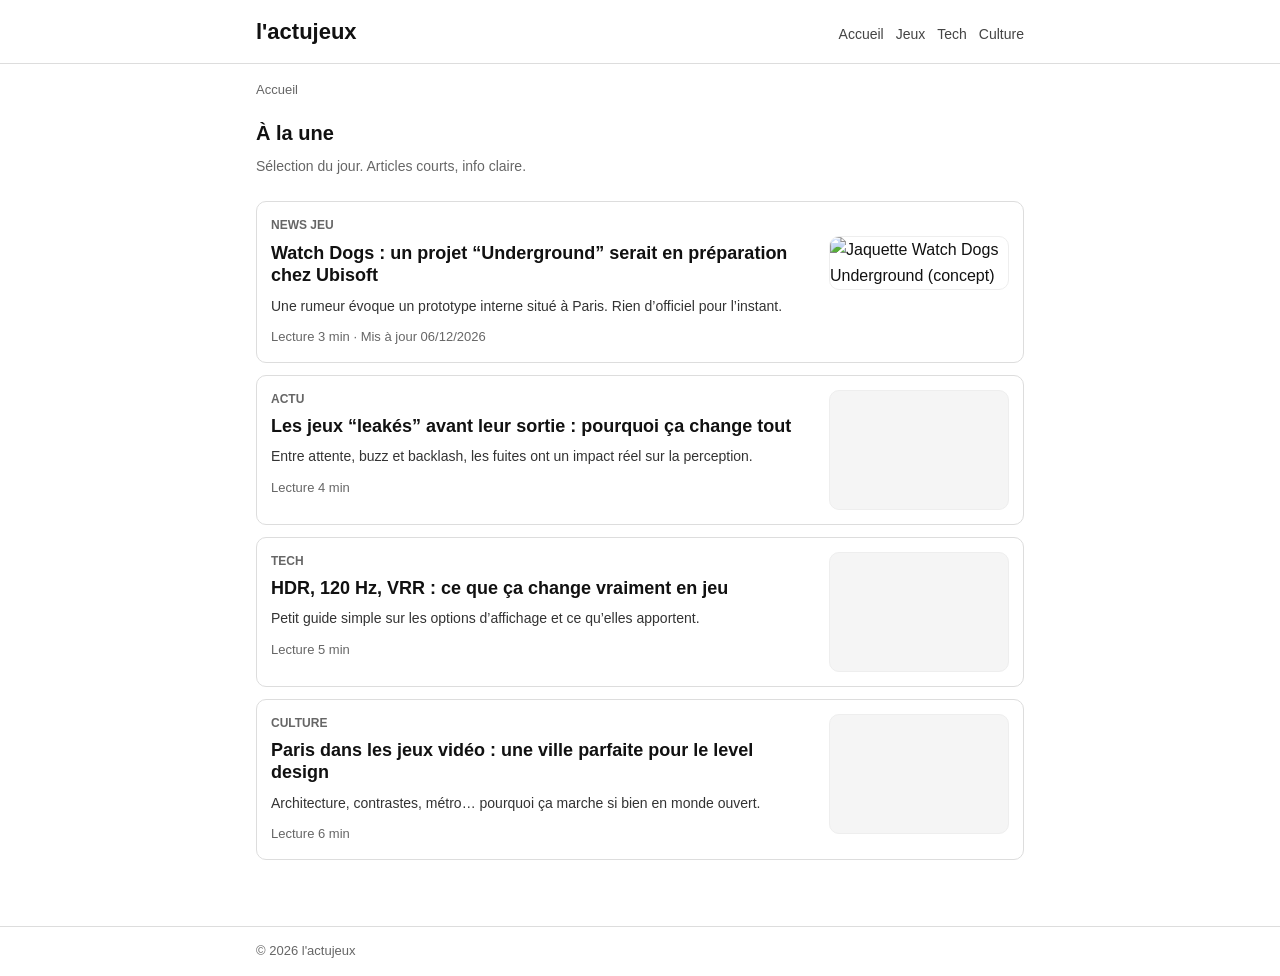
==== commit d595b32f: "moi et gpt" ====
--- a/index.html
+++ b/index.html
@@ -2,7 +2,7 @@
 <html lang="fr">
 <head>
   <meta charset="utf-8">
-  <title>Watch Dogs : un projet “Underground” serait en préparation</title>
+  <title>L'actujeux — Actualités jeux vidéo</title>
   <meta name="viewport" content="width=device-width, initial-scale=1">
   <link rel="stylesheet" href="style.css">
 </head>
@@ -10,86 +10,85 @@
 <body>
   <header>
     <div class="container">
-      <h1 class="site-name">Signal Gaming</h1>
+      <div class="toprow">
+        <h1 class="site-name">l'actujeux</h1>
+        <nav class="navlinks">
+          <a href="index.html">Accueil</a>
+          <a href="#">Jeux</a>
+          <a href="#">Tech</a>
+          <a href="#">Culture</a>
+        </nav>
+      </div>
     </div>
   </header>
 
   <main class="container">
-    <nav class="breadcrumbs">
-      Accueil > Actualités > Jeux vidéo
-    </nav>
+    <p class="breadcrumbs">Accueil</p>
 
-    <article>
-      <p class="category">NEWS JEU</p>
+    <section class="home-head">
+      <h2 class="home-title">À la une</h2>
+      <p class="home-sub">Sélection du jour. Articles courts, info claire.</p>
+    </section>
 
-      <h2>Watch Dogs : un projet “Underground” serait en préparation chez Ubisoft</h2>
+    <section class="list">
+      <a class="card" href="articlewd1.html">
+        <div class="card-text">
+          <p class="card-cat">NEWS JEU</p>
+          <h3 class="card-title">Watch Dogs : un projet “Underground” serait en préparation chez Ubisoft</h3>
+          <p class="card-desc">
+            Une rumeur évoque un prototype interne situé à Paris. Rien d’officiel pour l’instant.
+          </p>
+          <p class="card-meta"><span class="muted">Lecture</span> 3 min · <span class="muted">Mis à jour</span> <span class="js-upd"></span></p>
+        </div>
+        <div class="card-thumb">
+          <img src="https://zerostorage.net/api/files/download/f2269011-9589-482e-b5b3-1561add13a82" alt="Jaquette Watch Dogs Underground (concept)">
+        </div>
+      </a>
 
-      <p class="meta">
-        Publié le <time id="date"></time> · Par la rédaction
-      </p>
+      <a class="card" href="#">
+        <div class="card-text">
+          <p class="card-cat">ACTU</p>
+          <h3 class="card-title">Les jeux “leakés” avant leur sortie : pourquoi ça change tout</h3>
+          <p class="card-desc">
+            Entre attente, buzz et backlash, les fuites ont un impact réel sur la perception.
+          </p>
+          <p class="card-meta"><span class="muted">Lecture</span> 4 min</p>
+        </div>
+        <div class="card-thumb placeholder"></div>
+      </a>
 
-      <p class="intro">
-        Une rumeur persistante évoque l’existence d’un prototype interne lié à la licence
-        Watch Dogs. Le projet, surnommé “Underground”, se déroulerait à Paris.
-        Aucune confirmation officielle n’existe à ce stade.
-      </p>
+      <a class="card" href="#">
+        <div class="card-text">
+          <p class="card-cat">TECH</p>
+          <h3 class="card-title">HDR, 120 Hz, VRR : ce que ça change vraiment en jeu</h3>
+          <p class="card-desc">
+            Petit guide simple sur les options d’affichage et ce qu’elles apportent.
+          </p>
+          <p class="card-meta"><span class="muted">Lecture</span> 5 min</p>
+        </div>
+        <div class="card-thumb placeholder"></div>
+      </a>
 
-      <!-- IMAGE PRINCIPALE (jaquette / visuel concept) -->
-      <img src="cover.jpg" alt="Illustration Watch Dogs Underground">
-
-      <h3>Un prototype encore très flou</h3>
-      <p>
-        Selon plusieurs sources non officielles, Ubisoft travaillerait sur une version
-        expérimentale d’un nouveau Watch Dogs. Il ne s’agirait pas d’un jeu confirmé,
-        mais d’un prototype servant à tester de nouvelles idées.
-      </p>
-
-      <!-- IMAGE SECONDAIRE (concept art, capture, mockup) -->
-      <div class="media-slot">Image secondaire</div>
-
-      <h3>Pourquoi Paris ?</h3>
-      <p>
-        Paris offrirait un terrain de jeu dense et varié, avec ses quartiers, ses monuments
-        et son réseau de métro. Des éléments cohérents avec un gameplay axé sur
-        l’infiltration et le hacking urbain.
-      </p>
-
-      <!-- POST TWITTER / CAPTURE DE LEAK -->
-      <div class="tweet-slot">
-        <!-- Insérer ici une capture de tweet ou un embed -->
-        <p>@dedsec_leaks : “Plusieurs sources évoquent un prototype Watch Dogs en développement discret…”</p>
-      </div>
-
-      <h3>Ce que l’on ignore encore</h3>
-      <ul>
-        <li>Aucune date de sortie connue</li>
-        <li>Aucun studio officiellement associé</li>
-        <li>Aucune annonce publique d’Ubisoft</li>
-      </ul>
-
-      <!-- SOURCES -->
-      <div class="sources">
-        <h4>Sources</h4>
-        <ul>
-          <!-- Ajouter ici des liens ou références -->
-          <li>Compte Twitter @dedsec_leaks</li>
-          <li>Discussions communautaires non officielles</li>
-        </ul>
-      </div>
-
-      <p class="note">
-        <strong>Note :</strong> cet article repose sur une rumeur non confirmée.
-        Les informations présentées peuvent être inexactes ou évoluer.
-      </p>
-    </article>
+      <a class="card" href="#">
+        <div class="card-text">
+          <p class="card-cat">CULTURE</p>
+          <h3 class="card-title">Paris dans les jeux vidéo : une ville parfaite pour le level design</h3>
+          <p class="card-desc">
+            Architecture, contrastes, métro… pourquoi ça marche si bien en monde ouvert.
+          </p>
+          <p class="card-meta"><span class="muted">Lecture</span> 6 min</p>
+        </div>
+        <div class="card-thumb placeholder"></div>
+      </a>
+    </section>
   </main>
 
   <footer>
     <div class="container">
-      © <span id="year"></span> Signal Gaming
+      © <span id="year"></span> l'actujeux
     </div>
   </footer>
 
-  <script src="script.js"></script>
+  <script src="home.js"></script>
 </body>
 </html>
--- a/style.css
+++ b/style.css
@@ -108,3 +108,111 @@
   font-size: 13px;
   color: #666;
 }
+
+.toprow{
+  display:flex;
+  align-items:baseline;
+  justify-content:space-between;
+  gap:12px;
+}
+
+.navlinks{
+  display:flex;
+  gap:12px;
+  flex-wrap:wrap;
+  font-size:14px;
+}
+
+.navlinks a{
+  color:#444;
+  text-decoration:none;
+}
+
+.navlinks a:hover{
+  color:#000;
+  text-decoration:underline;
+}
+
+.home-head{
+  margin: 14px 0 18px;
+}
+
+.home-title{
+  margin:0 0 6px;
+  font-size:20px;
+}
+
+.home-sub{
+  margin:0;
+  color:#666;
+  font-size:14px;
+}
+
+.list{
+  display:grid;
+  gap:12px;
+  padding: 6px 0 26px;
+}
+
+.card{
+  display:grid;
+  grid-template-columns: 1fr 180px;
+  gap:14px;
+  padding:14px;
+  border:1px solid #ddd;
+  border-radius:10px;
+  color:#111;
+  text-decoration:none;
+  background:#fff;
+}
+
+.card:hover{
+  border-color:#bbb;
+}
+
+.card-cat{
+  margin:0 0 6px;
+  font-size:12px;
+  color:#666;
+  font-weight:bold;
+}
+
+.card-title{
+  margin:0 0 8px;
+  font-size:18px;
+  line-height:1.25;
+}
+
+.card-desc{
+  margin:0 0 10px;
+  color:#333;
+  font-size:14px;
+}
+
+.card-meta{
+  margin:0;
+  color:#666;
+  font-size:13px;
+}
+
+.card-thumb img{
+  width:100%;
+  height:120px;
+  object-fit:cover;
+  border-radius:10px;
+  border:1px solid #eee;
+}
+
+.card-thumb.placeholder{
+  width:100%;
+  height:120px;
+  border-radius:10px;
+  border:1px solid #eee;
+  background:#f5f5f5;
+}
+
+@media (max-width: 720px){
+  .navlinks{display:none}
+  .card{grid-template-columns:1fr}
+  .card-thumb img, .card-thumb.placeholder{height:160px}
+}
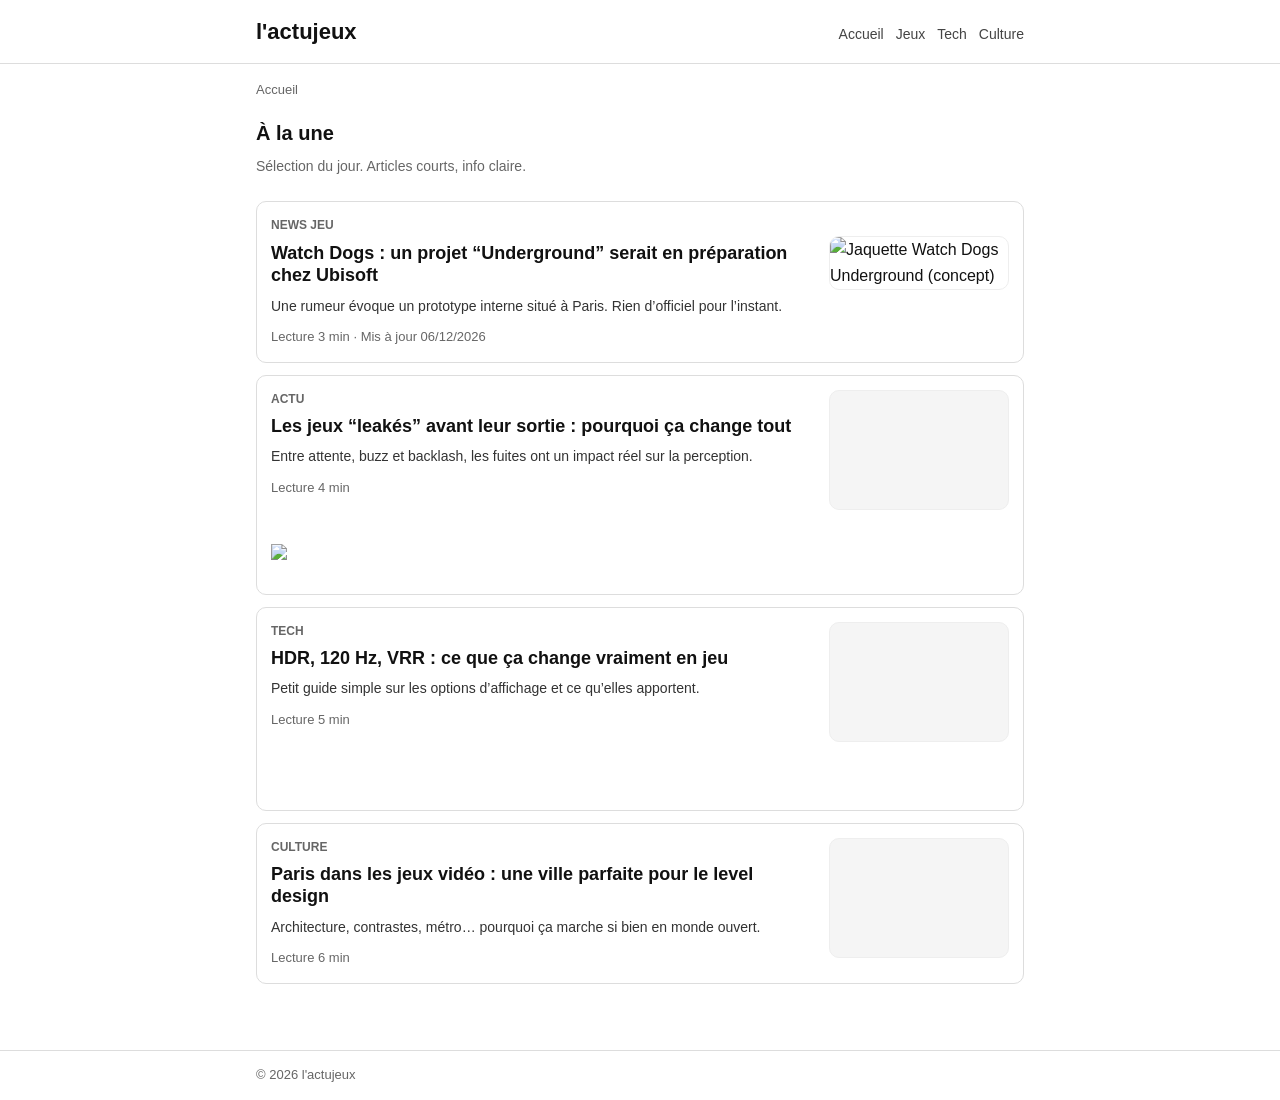
==== commit 24c59228: "imgs a finir en maths" ====
--- a/index.html
+++ b/index.html
@@ -55,6 +55,7 @@
           <p class="card-meta"><span class="muted">Lecture</span> 4 min</p>
         </div>
         <div class="card-thumb placeholder"></div>
+        <img src="https://external-content.duckduckgo.com/iu/?u=https%3A%2F%2Fstatic.actugaming.net%2Fmedia%2F2025%2F03%2Fsorties-mars-2025-illu.jpg&f=1&nofb=1&ipt=db68a275dcbac43983236e4529928a320df54c680908d052af25921537ce1dec"
       </a>
 
       <a class="card" href="#">
@@ -67,6 +68,7 @@
           <p class="card-meta"><span class="muted">Lecture</span> 5 min</p>
         </div>
         <div class="card-thumb placeholder"></div>
+        <img
       </a>
 
       <a class="card" href="#">
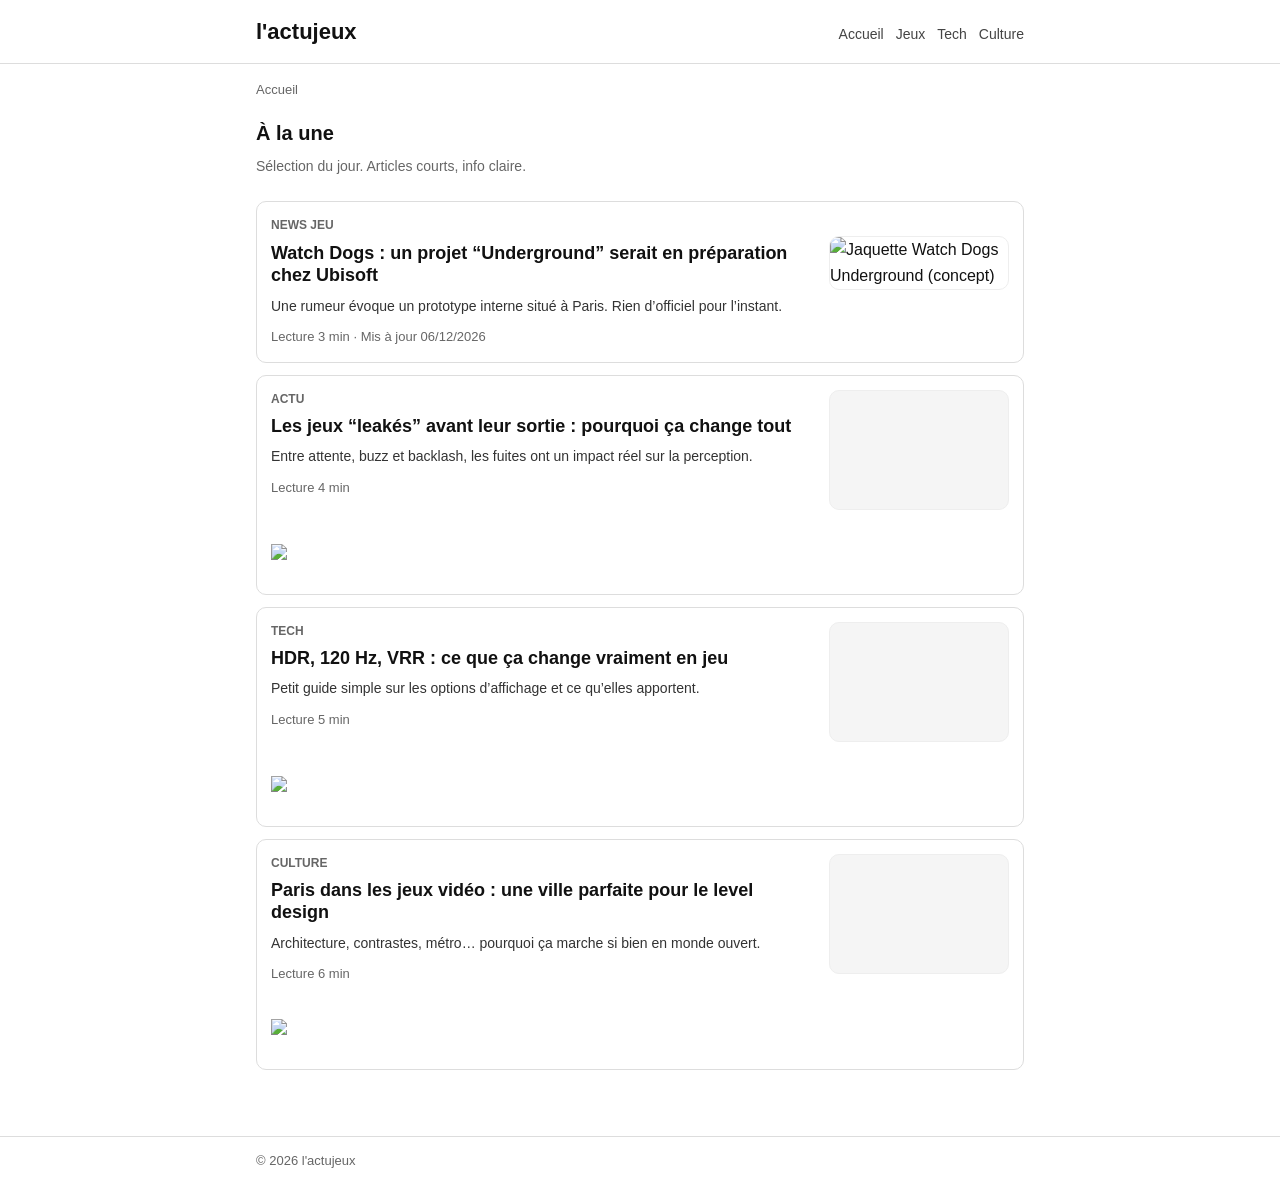
==== commit b51960aa: "nothere.html" ====
--- a/index.html
+++ b/index.html
@@ -45,7 +45,7 @@
         </div>
       </a>
 
-      <a class="card" href="#">
+      <a class="card" href="nothere.html">
         <div class="card-text">
           <p class="card-cat">ACTU</p>
           <h3 class="card-title">Les jeux “leakés” avant leur sortie : pourquoi ça change tout</h3>
@@ -58,7 +58,7 @@
         <img src="https://external-content.duckduckgo.com/iu/?u=https%3A%2F%2Fstatic.actugaming.net%2Fmedia%2F2025%2F03%2Fsorties-mars-2025-illu.jpg&f=1&nofb=1&ipt=db68a275dcbac43983236e4529928a320df54c680908d052af25921537ce1dec"
       </a>
 
-      <a class="card" href="#">
+      <a class="card" href="nothere.html">
         <div class="card-text">
           <p class="card-cat">TECH</p>
           <h3 class="card-title">HDR, 120 Hz, VRR : ce que ça change vraiment en jeu</h3>
@@ -68,10 +68,10 @@
           <p class="card-meta"><span class="muted">Lecture</span> 5 min</p>
         </div>
         <div class="card-thumb placeholder"></div>
-        <img
+        <img src="https://monpc-pro.fr/tuto/windows-10-l-ecran-parametres/">
       </a>
 
-      <a class="card" href="#">
+      <a class="card" href="nothere.html">
         <div class="card-text">
           <p class="card-cat">CULTURE</p>
           <h3 class="card-title">Paris dans les jeux vidéo : une ville parfaite pour le level design</h3>
@@ -81,6 +81,7 @@
           <p class="card-meta"><span class="muted">Lecture</span> 6 min</p>
         </div>
         <div class="card-thumb placeholder"></div>
+        <img src="https://www.tripadvisor.fr/Tourism-g187147-Paris_Ile_de_France-Vacations.html">
       </a>
     </section>
   </main>
